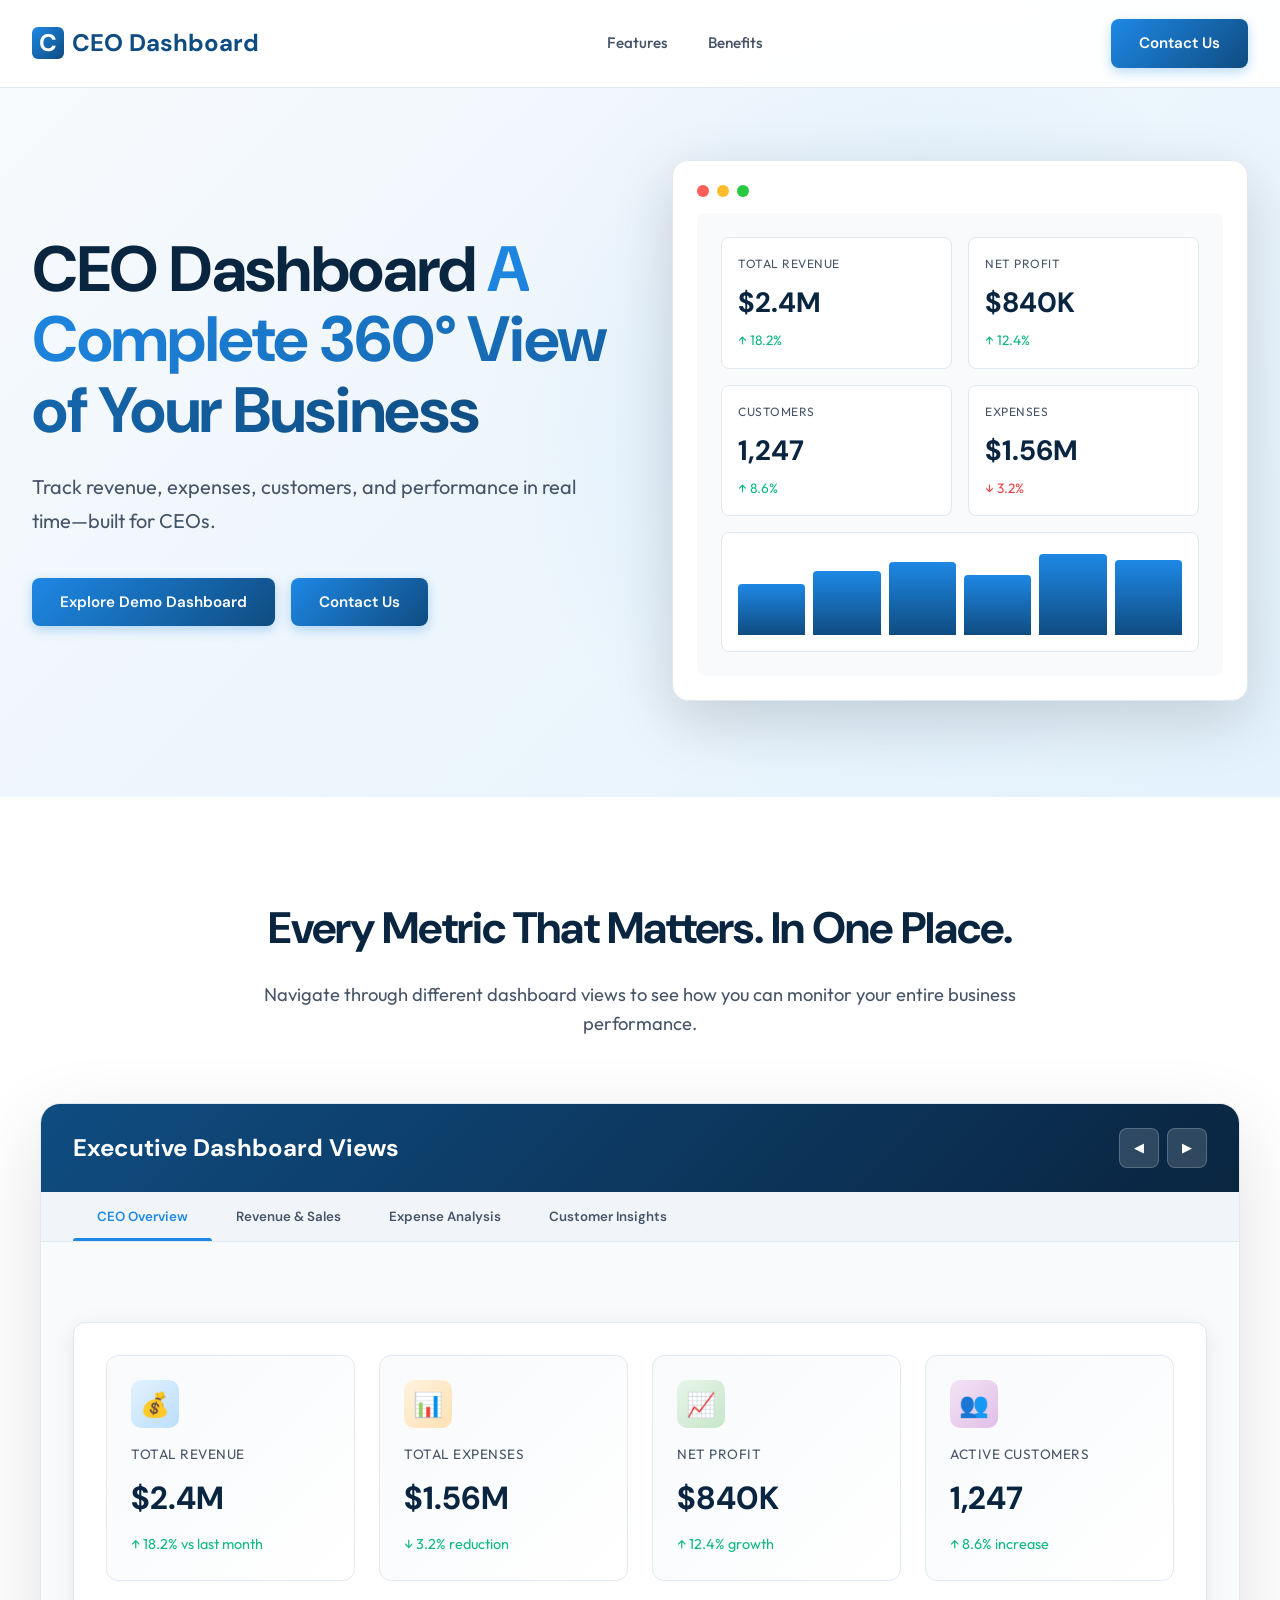
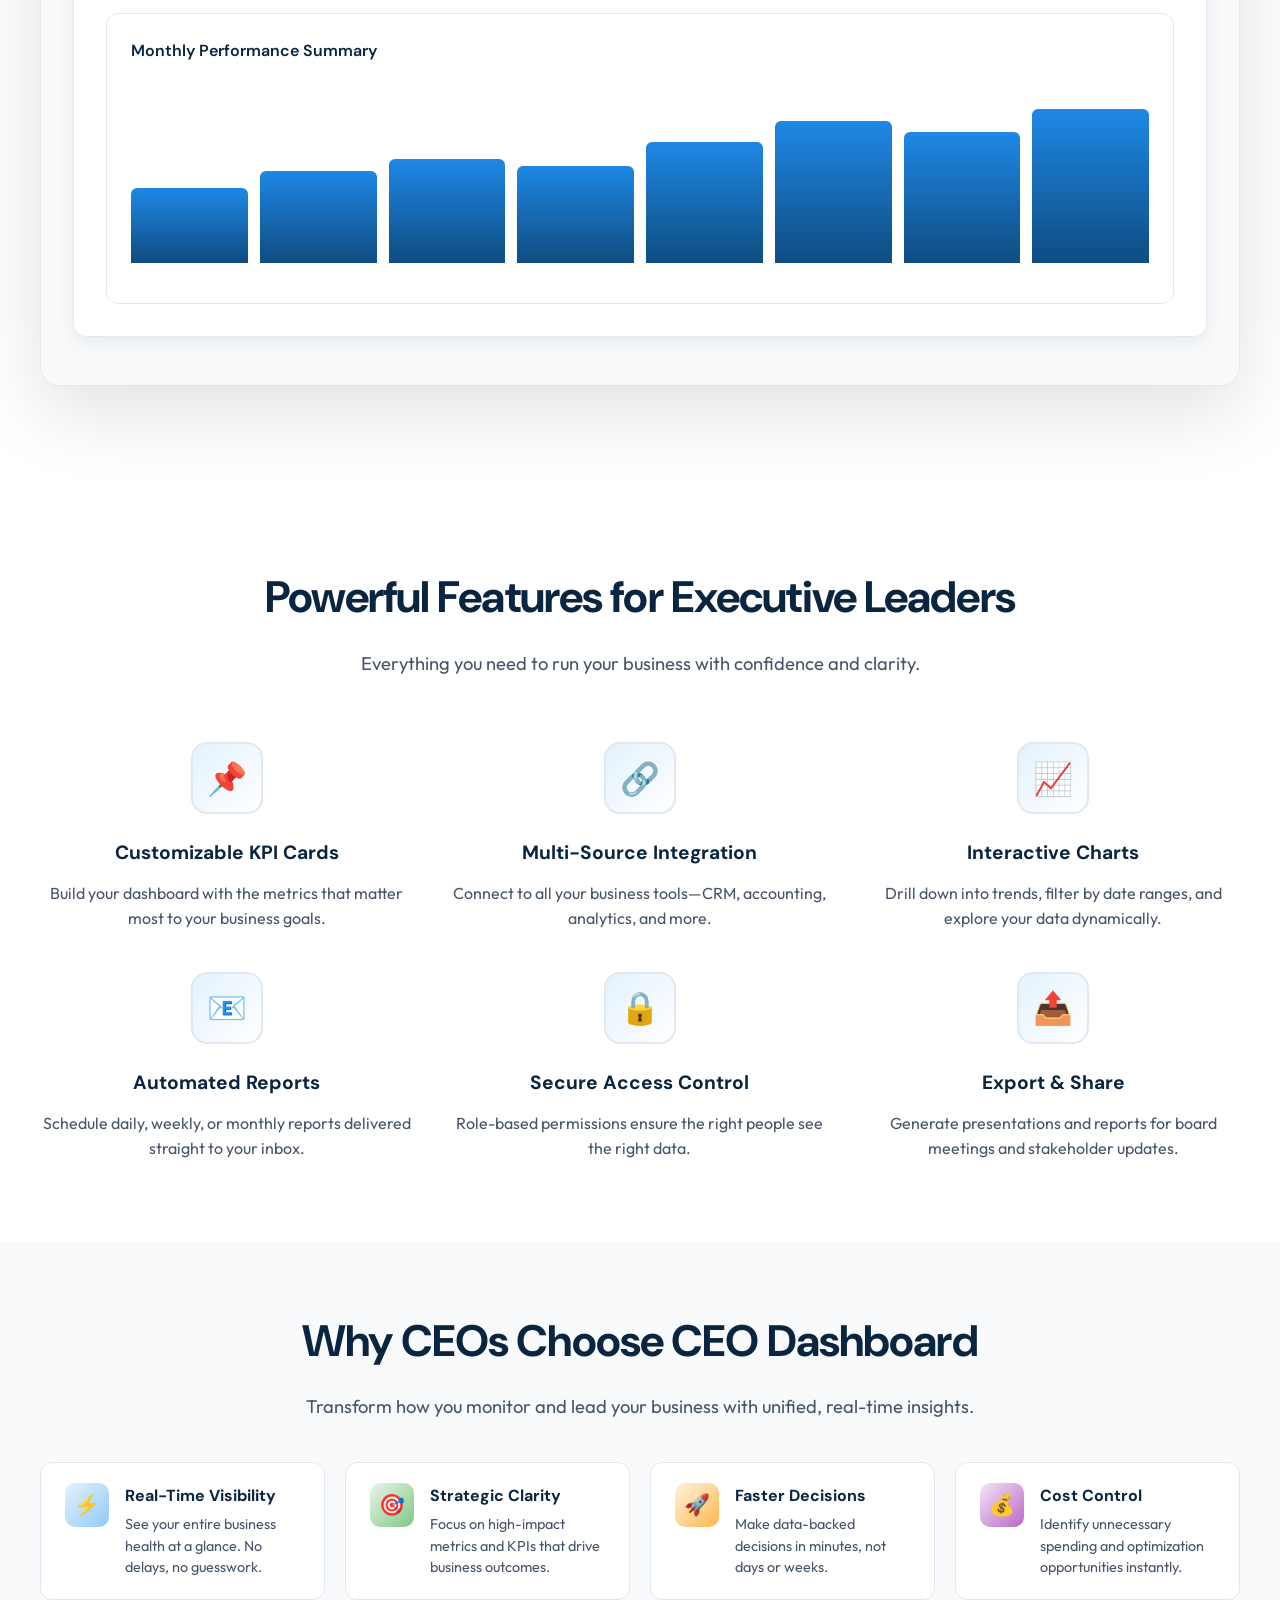
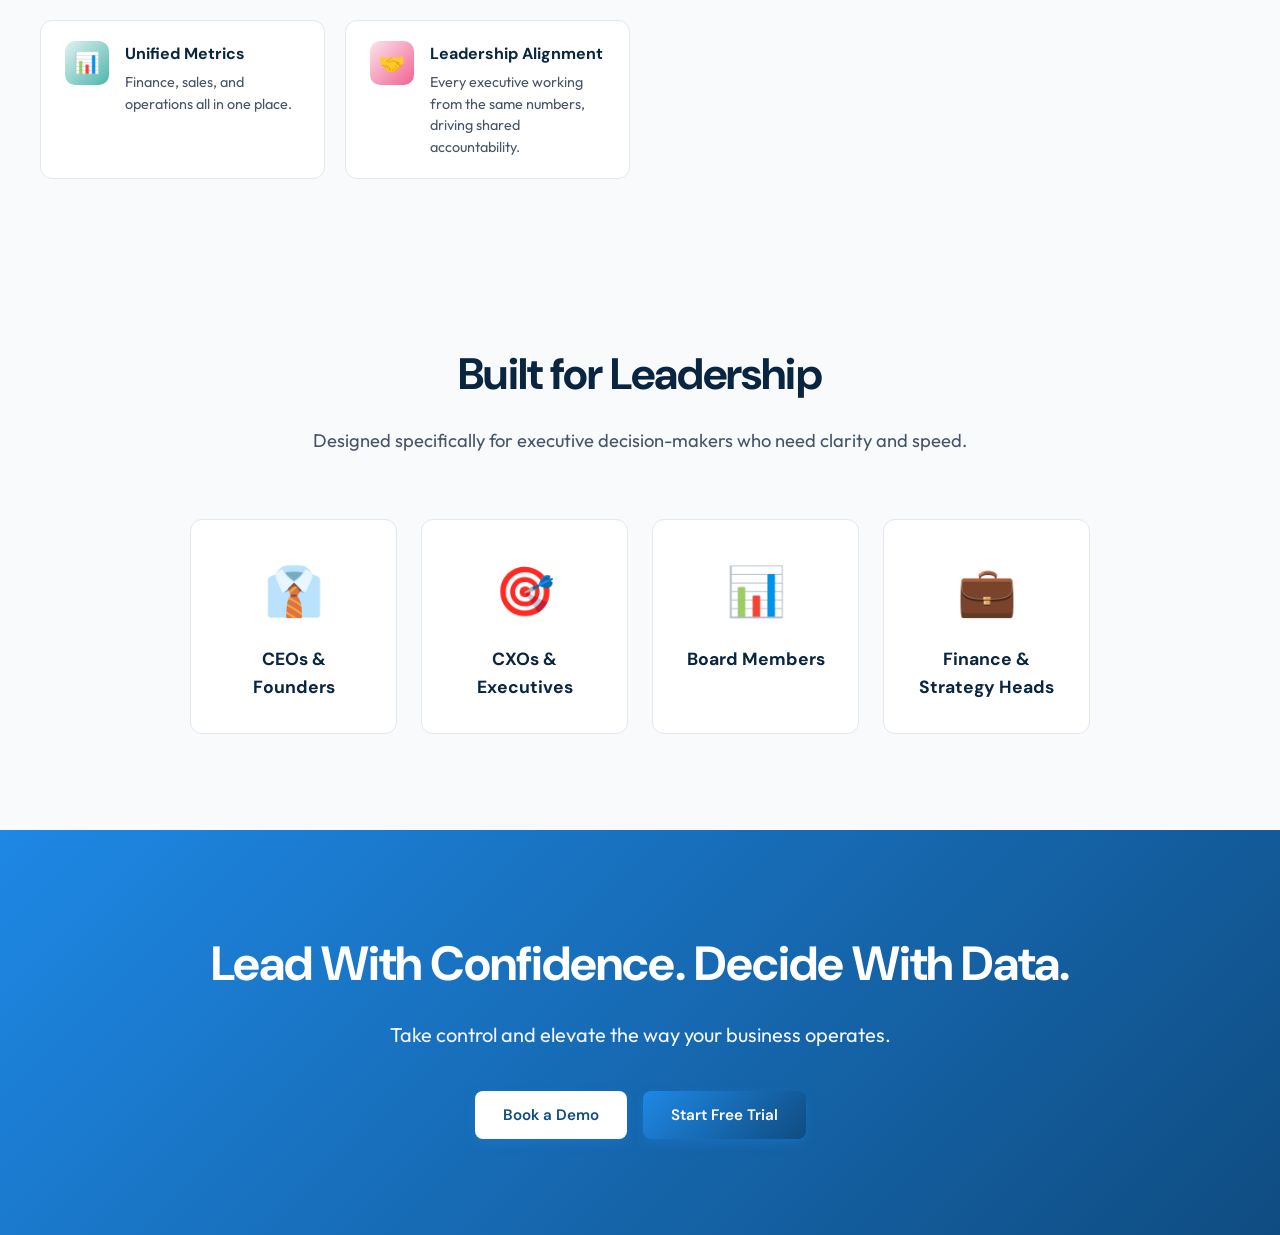
==== index.html @ 17103cd0 "changed slider and updated demo dashboard link" ====
<!DOCTYPE html>
<html lang="en">

<head>
    <meta charset="UTF-8">
    <meta name="viewport" content="width=device-width, initial-scale=1.0">
    <title>CEO Dashboard - A Complete 360° View of Your Business </title>
    <meta name="description"
        content="Track revenue, expenses, customers, and performance in real time—built for CEOs and leadership teams.">

    <!-- Fonts -->
    <link rel="preconnect" href="https://fonts.googleapis.com">
    <link rel="preconnect" href="https://fonts.gstatic.com" crossorigin>
    <link
        href="https://fonts.googleapis.com/css2?family=DM+Sans:wght@400;500;700&family=Outfit:wght@300;400;600;700&display=swap"
        rel="stylesheet">

    <style>
        :root {
            --primary-blue: #0F4C81;
            --accent-blue: #1E88E5;
            --light-blue: #E3F2FD;
            --dark-navy: #0A2540;
            --success-green: #10B981;
            --warning-orange: #F59E0B;
            --neutral-50: #F8FAFC;
            --neutral-100: #F1F5F9;
            --neutral-200: #E2E8F0;
            --neutral-300: #CBD5E1;
            --neutral-600: #475569;
            --neutral-800: #1E293B;
            --neutral-900: #0F172A;
        }

        * {
            margin: 0;
            padding: 0;
            box-sizing: border-box;
        }

        body {
            font-family: 'Outfit', -apple-system, BlinkMacSystemFont, sans-serif;
            color: var(--neutral-800);
            background: var(--neutral-50);
            line-height: 1.6;
            overflow-x: hidden;
        }

        /* Navigation */
        nav {
            position: fixed;
            top: 0;
            width: 100%;
            background: rgba(255, 255, 255, 0.95);
            backdrop-filter: blur(10px);
            border-bottom: 1px solid var(--neutral-200);
            z-index: 1000;
            animation: slideDown 0.6s ease;
        }

        @keyframes slideDown {
            from {
                transform: translateY(-100%);
                opacity: 0;
            }

            to {
                transform: translateY(0);
                opacity: 1;
            }
        }

        .nav-container {
            max-width: 1400px;
            margin: 0 auto;
            padding: 1.2rem 2rem;
            display: flex;
            justify-content: space-between;
            align-items: center;
        }

        .logo {
            font-family: 'DM Sans', sans-serif;
            font-size: 1.5rem;
            font-weight: 700;
            color: var(--primary-blue);
            display: flex;
            align-items: center;
            gap: 0.5rem;
        }

        .logo-icon {
            width: 32px;
            height: 32px;
            background: linear-gradient(135deg, var(--accent-blue), var(--primary-blue));
            border-radius: 6px;
            display: flex;
            align-items: center;
            justify-content: center;
            color: white;
            font-weight: 700;
        }

        .nav-links {
            display: flex;
            gap: 2.5rem;
            align-items: center;
        }

        .nav-links a {
            text-decoration: none;
            color: var(--neutral-600);
            font-weight: 500;
            transition: color 0.3s ease;
            font-size: 0.95rem;
        }

        .nav-links a:hover {
            color: var(--accent-blue);
        }

        .cta-buttons {
            display: flex;
            gap: 1rem;
        }

        /* Buttons */
        .btn {
            padding: 0.75rem 1.75rem;
            border-radius: 8px;
            font-weight: 600;
            font-size: 0.95rem;
            cursor: pointer;
            transition: all 0.3s ease;
            border: none;
            text-decoration: none;
            display: inline-block;
            font-family: 'DM Sans', sans-serif;
        }

        .btn-primary {
            background: linear-gradient(135deg, var(--accent-blue), var(--primary-blue));
            color: white;
            box-shadow: 0 4px 12px rgba(30, 136, 229, 0.3);
        }

        .btn-primary:hover {
            transform: translateY(-2px);
            box-shadow: 0 6px 20px rgba(30, 136, 229, 0.4);
        }

        .btn-secondary {
            background: linear-gradient(135deg, var(--accent-blue), var(--primary-blue));
            color: white;
            box-shadow: 0 4px 12px rgba(30, 136, 229, 0.3);
        }

        .btn-secondary:hover {
            transform: translateY(-2px);
            box-shadow: 0 6px 20px rgba(30, 136, 229, 0.4);
        }

        /* Hero Section */
        .hero {
            padding: 10rem 2rem 6rem;
            background: linear-gradient(135deg, #F8FAFC 0%, #E3F2FD 100%);
            position: relative;
            overflow: hidden;
        }

        .hero::before {
            content: '';
            position: absolute;
            top: 0;
            right: 0;
            width: 800px;
            height: 800px;
            background: radial-gradient(circle, rgba(30, 136, 229, 0.1) 0%, transparent 70%);
            border-radius: 50%;
            animation: pulse 8s ease-in-out infinite;
        }

        @keyframes pulse {

            0%,
            100% {
                transform: scale(1);
                opacity: 0.5;
            }

            50% {
                transform: scale(1.1);
                opacity: 0.3;
            }
        }

        .hero-container {
            max-width: 1400px;
            margin: 0 auto;
            display: grid;
            grid-template-columns: 1fr 1fr;
            gap: 4rem;
            align-items: center;
            position: relative;
            z-index: 1;
        }

        .hero-content {
            animation: fadeInLeft 0.8s ease;
        }

        @keyframes fadeInLeft {
            from {
                transform: translateX(-50px);
                opacity: 0;
            }

            to {
                transform: translateX(0);
                opacity: 1;
            }
        }

        .hero h1 {
            font-family: 'DM Sans', sans-serif;
            font-size: 4rem;
            font-weight: 700;
            color: var(--dark-navy);
            line-height: 1.1;
            margin-bottom: 1.5rem;
            letter-spacing: -0.02em;
        }

        .hero h1 .highlight {
            background: linear-gradient(135deg, var(--accent-blue), var(--primary-blue));
            -webkit-background-clip: text;
            -webkit-text-fill-color: transparent;
            background-clip: text;
        }

        .hero p {
            font-size: 1.25rem;
            color: var(--neutral-600);
            margin-bottom: 2.5rem;
            line-height: 1.7;
        }

        .hero-cta {
            display: flex;
            gap: 1rem;
        }

        .hero-cta-centered {
            display: flex;
            justify-content: center;
            gap: 1rem;
        }

        .hero-visual {
            animation: fadeInRight 0.8s ease 0.2s both;
            position: relative;
        }

        @keyframes fadeInRight {
            from {
                transform: translateX(50px);
                opacity: 0;
            }

            to {
                transform: translateX(0);
                opacity: 1;
            }
        }

        .dashboard-preview {
            background: white;
            border-radius: 16px;
            padding: 1.5rem;
            box-shadow: 0 20px 60px rgba(0, 0, 0, 0.15);
            border: 1px solid var(--neutral-200);
        }

        .dashboard-header {
            display: flex;
            gap: 0.5rem;
            margin-bottom: 1rem;
        }

        .dot {
            width: 12px;
            height: 12px;
            border-radius: 50%;
            background: var(--neutral-300);
        }

        .dot:nth-child(1) {
            background: #FF5F56;
        }

        .dot:nth-child(2) {
            background: #FFBD2E;
        }

        .dot:nth-child(3) {
            background: #27C93F;
        }

        .dashboard-content {
            background: var(--neutral-50);
            border-radius: 8px;
            padding: 1.5rem;
            min-height: 300px;
        }

        .kpi-grid {
            display: grid;
            grid-template-columns: repeat(2, 1fr);
            gap: 1rem;
            margin-bottom: 1rem;
        }

        .kpi-card {
            background: white;
            padding: 1rem;
            border-radius: 8px;
            border: 1px solid var(--neutral-200);
        }

        .kpi-label {
            font-size: 0.75rem;
            color: var(--neutral-600);
            text-transform: uppercase;
            letter-spacing: 0.5px;
            margin-bottom: 0.5rem;
        }

        .kpi-value {
            font-size: 1.75rem;
            font-weight: 700;
            color: var(--dark-navy);
            font-family: 'DM Sans', sans-serif;
        }

        .kpi-change {
            font-size: 0.85rem;
            margin-top: 0.25rem;
        }

        .kpi-change.positive {
            color: var(--success-green);
        }

        .kpi-change.negative {
            color: #EF4444;
        }

        .chart-placeholder {
            background: white;
            border-radius: 8px;
            padding: 1rem;
            border: 1px solid var(--neutral-200);
            height: 120px;
            display: flex;
            align-items: flex-end;
            gap: 0.5rem;
            justify-content: space-around;
        }

        .bar {
            background: linear-gradient(180deg, var(--accent-blue), var(--primary-blue));
            border-radius: 4px 4px 0 0;
            flex: 1;
            animation: growBar 1s ease-out;
        }

        @keyframes growBar {
            from {
                height: 0;
            }
        }

        /* Dashboard Showcase Section */
        .dashboard-showcase {
            padding: 6rem 2rem;
            background: white;
        }

        .section-header {
            text-align: center;
            max-width: 800px;
            margin: 0 auto 4rem;
        }

        .section-header h2 {
            font-family: 'DM Sans', sans-serif;
            font-size: 2.75rem;
            font-weight: 700;
            color: var(--dark-navy);
            margin-bottom: 1rem;
            letter-spacing: -0.02em;
        }

        .section-header p {
            font-size: 1.15rem;
            color: var(--neutral-600);
        }

        .showcase-container {
            max-width: 1200px;
            margin: 0 auto;
        }

        /* PPT-Style Slider */
        .slider-wrapper {
            background: white;
            border-radius: 20px;
            box-shadow: 0 25px 80px rgba(0, 0, 0, 0.12);
            overflow: hidden;
            border: 1px solid var(--neutral-200);
        }

        .slider-header {
            background: linear-gradient(135deg, var(--primary-blue), var(--dark-navy));
            padding: 1.5rem 2rem;
            display: flex;
            justify-content: space-between;
            align-items: center;
        }

        .slider-title {
            color: white;
            font-family: 'DM Sans', sans-serif;
            font-size: 1.5rem;
            font-weight: 700;
        }

        .slider-controls {
            display: flex;
            gap: 0.5rem;
        }

        .slider-control-btn {
            width: 40px;
            height: 40px;
            border-radius: 8px;
            background: rgba(255, 255, 255, 0.15);
            border: 1px solid rgba(255, 255, 255, 0.2);
            color: white;
            cursor: pointer;
            display: flex;
            align-items: center;
            justify-content: center;
            transition: all 0.3s ease;
        }

        .slider-control-btn:hover {
            background: rgba(255, 255, 255, 0.25);
        }

        .slider-tabs {
            display: flex;
            background: var(--neutral-100);
            border-bottom: 1px solid var(--neutral-200);
            overflow-x: auto;
            padding: 0 2rem;
        }

        .slider-tab {
            padding: 1rem 1.5rem;
            background: none;
            border: none;
            color: var(--neutral-600);
            font-weight: 600;
            cursor: pointer;
            position: relative;
            white-space: nowrap;
            transition: color 0.3s ease;
            font-family: 'DM Sans', sans-serif;
        }

        .slider-tab:hover {
            color: var(--accent-blue);
        }

        .slider-tab.active {
            color: var(--accent-blue);
        }

        .slider-tab.active::after {
            content: '';
            position: absolute;
            bottom: 0;
            left: 0;
            right: 0;
            height: 3px;
            background: var(--accent-blue);
            border-radius: 3px 3px 0 0;
        }

        .slider-content {
            position: relative;
            overflow: hidden;
            background: var(--neutral-50);
        }

        .slide {
            display: none;
            padding: 3rem 2rem;
            animation: fadeIn 0.5s ease;
        }

        .slide.active {
            display: block;
        }

        @keyframes fadeIn {
            from {
                opacity: 0;
                transform: translateY(20px);
            }

            to {
                opacity: 1;
                transform: translateY(0);
            }
        }

        .slide-caption {
            text-align: center;
            margin-bottom: 2rem;
        }

        .slide-caption h3 {
            font-family: 'DM Sans', sans-serif;
            font-size: 1.75rem;
            color: var(--dark-navy);
            margin-bottom: 0.5rem;
        }

        .slide-caption p {
            color: var(--neutral-600);
            font-size: 1.05rem;
        }

        .slide-dashboard {
            background: white;
            border-radius: 12px;
            padding: 2rem;
            box-shadow: 0 4px 20px rgba(0, 0, 0, 0.08);
            border: 1px solid var(--neutral-200);
        }

        .metrics-grid {
            display: grid;
            grid-template-columns: repeat(auto-fit, minmax(200px, 1fr));
            gap: 1.5rem;
            margin-bottom: 2rem;
        }

        .metric-card {
            background: linear-gradient(135deg, var(--neutral-50), white);
            padding: 1.5rem;
            border-radius: 12px;
            border: 1px solid var(--neutral-200);
            transition: transform 0.3s ease, box-shadow 0.3s ease;
        }

        .metric-card:hover {
            transform: translateY(-4px);
            box-shadow: 0 8px 24px rgba(0, 0, 0, 0.1);
        }

        .metric-header {
            display: flex;
            justify-content: space-between;
            align-items: center;
            margin-bottom: 1rem;
        }

        .metric-icon {
            width: 48px;
            height: 48px;
            border-radius: 10px;
            display: flex;
            align-items: center;
            justify-content: center;
            font-size: 1.5rem;
        }

        .metric-icon.blue {
            background: linear-gradient(135deg, #E3F2FD, #BBDEFB);
        }

        .metric-icon.green {
            background: linear-gradient(135deg, #E8F5E9, #C8E6C9);
        }

        .metric-icon.orange {
            background: linear-gradient(135deg, #FFF3E0, #FFE0B2);
        }

        .metric-icon.purple {
            background: linear-gradient(135deg, #F3E5F5, #E1BEE7);
        }

        .metric-title {
            font-size: 0.85rem;
            color: var(--neutral-600);
            text-transform: uppercase;
            letter-spacing: 0.5px;
            margin-bottom: 0.5rem;
        }

        .metric-value {
            font-size: 2rem;
            font-weight: 700;
            color: var(--dark-navy);
            font-family: 'DM Sans', sans-serif;
            margin-bottom: 0.5rem;
        }

        .metric-trend {
            font-size: 0.9rem;
            display: flex;
            align-items: center;
            gap: 0.25rem;
        }

        .trend-positive {
            color: var(--success-green);
        }

        .trend-negative {
            color: #EF4444;
        }

        .chart-container {
            background: white;
            border-radius: 12px;
            padding: 1.5rem;
            border: 1px solid var(--neutral-200);
        }

        .chart-title {
            font-weight: 600;
            color: var(--dark-navy);
            margin-bottom: 1rem;
            font-family: 'DM Sans', sans-serif;
        }

        .mini-chart {
            height: 200px;
            display: flex;
            align-items: flex-end;
            gap: 0.75rem;
            padding: 1rem 0;
        }

        .mini-bar {
            flex: 1;
            background: linear-gradient(180deg, var(--accent-blue), var(--primary-blue));
            border-radius: 6px 6px 0 0;
            position: relative;
            animation: growBar 0.8s ease-out;
        }

        .insight-cards {
            display: grid;
            grid-template-columns: repeat(auto-fit, minmax(250px, 1fr));
            gap: 1rem;
        }

        .insight-card {
            background: linear-gradient(135deg, #FFF9E6, white);
            padding: 1.25rem;
            border-radius: 10px;
            border-left: 4px solid var(--warning-orange);
        }

        .insight-title {
            font-weight: 600;
            color: var(--dark-navy);
            margin-bottom: 0.5rem;
            font-size: 0.95rem;
        }

        .insight-text {
            font-size: 0.9rem;
            color: var(--neutral-600);
        }

        /* Features Section */
        .features {
            padding: 5rem 2rem;
            background: white;
        }

        .features-grid {
            max-width: 1200px;
            margin: 0 auto;
            display: grid;
            grid-template-columns: repeat(auto-fit, minmax(280px, 1fr));
            gap: 2.5rem;
        }

        .feature-item {
            text-align: center;
        }

        .feature-icon {
            width: 72px;
            height: 72px;
            margin: 0 auto 1.5rem;
            background: linear-gradient(135deg, var(--light-blue), white);
            border-radius: 16px;
            display: flex;
            align-items: center;
            justify-content: center;
            font-size: 2rem;
            border: 2px solid var(--neutral-200);
        }

        .feature-item h3 {
            font-family: 'DM Sans', sans-serif;
            font-size: 1.2rem;
            color: var(--dark-navy);
            margin-bottom: 0.75rem;
        }

        .feature-item p {
            color: var(--neutral-600);
        }

        /* Benefits Section — compact */
        .benefits {
            padding: 4rem 2rem;
            background: var(--neutral-50);
        }

        .benefits .section-header {
            margin-bottom: 2.5rem;
        }

        .benefits-grid {
            max-width: 1200px;
            margin: 0 auto;
            display: grid;
            grid-template-columns: repeat(auto-fit, minmax(240px, 1fr));
            gap: 1.25rem;
        }

        .benefit-card {
            background: white;
            padding: 1.25rem 1.5rem;
            border-radius: 12px;
            border: 1px solid var(--neutral-200);
            transition: all 0.3s ease;
            display: flex;
            align-items: flex-start;
            gap: 1rem;
        }

        .benefit-card:hover {
            transform: translateY(-4px);
            box-shadow: 0 8px 24px rgba(0, 0, 0, 0.08);
        }

        .benefit-icon {
            width: 44px;
            height: 44px;
            min-width: 44px;
            border-radius: 10px;
            display: flex;
            align-items: center;
            justify-content: center;
            font-size: 1.3rem;
        }

        .benefit-card:nth-child(1) .benefit-icon {
            background: linear-gradient(135deg, #E3F2FD, #90CAF9);
        }

        .benefit-card:nth-child(2) .benefit-icon {
            background: linear-gradient(135deg, #E8F5E9, #81C784);
        }

        .benefit-card:nth-child(3) .benefit-icon {
            background: linear-gradient(135deg, #FFF3E0, #FFB74D);
        }

        .benefit-card:nth-child(4) .benefit-icon {
            background: linear-gradient(135deg, #F3E5F5, #BA68C8);
        }

        .benefit-card:nth-child(5) .benefit-icon {
            background: linear-gradient(135deg, #E0F2F1, #4DB6AC);
        }

        .benefit-card:nth-child(6) .benefit-icon {
            background: linear-gradient(135deg, #FCE4EC, #F06292);
        }

        .benefit-text h3 {
            font-family: 'DM Sans', sans-serif;
            font-size: 1rem;
            color: var(--dark-navy);
            margin-bottom: 0.35rem;
        }

        .benefit-text p {
            color: var(--neutral-600);
            line-height: 1.5;
            font-size: 0.9rem;
        }

        /* Who Section */
        .who-section {
            padding: 6rem 2rem;
            background: var(--neutral-50);
        }

        .who-grid {
            max-width: 900px;
            margin: 0 auto;
            display: grid;
            grid-template-columns: repeat(auto-fit, minmax(200px, 1fr));
            gap: 1.5rem;
        }

        .who-card {
            background: white;
            padding: 2rem;
            border-radius: 12px;
            border: 1px solid var(--neutral-200);
            text-align: center;
            transition: all 0.3s ease;
        }

        .who-card:hover {
            transform: translateY(-4px);
            box-shadow: 0 8px 24px rgba(0, 0, 0, 0.08);
            border-color: var(--accent-blue);
        }

        .who-card .icon {
            font-size: 3rem;
            margin-bottom: 1rem;
        }

        .who-card h3 {
            font-family: 'DM Sans', sans-serif;
            color: var(--dark-navy);
            font-size: 1.1rem;
        }

        /* Final CTA */
        .final-cta {
            padding: 6rem 2rem;
            background: linear-gradient(135deg, var(--accent-blue), var(--primary-blue));
            color: white;
            text-align: center;
        }

        .final-cta h2 {
            font-family: 'DM Sans', sans-serif;
            font-size: 3rem;
            margin-bottom: 1rem;
            letter-spacing: -0.02em;
        }

        .final-cta p {
            font-size: 1.25rem;
            margin-bottom: 2.5rem;
            opacity: 0.95;
        }

        .final-cta .btn-primary {
            background: white;
            color: var(--primary-blue);
        }

        .final-cta .btn-primary:hover {
            background: var(--neutral-100);
        }

        .final-cta .btn-secondary {
            border-color: rgba(255, 255, 255, 0.5);
            color: white;
        }

        .final-cta .btn-secondary:hover {
            background: rgba(255, 255, 255, 0.1);
            border-color: white;
        }

        /* Responsive */
        @media (max-width: 1024px) {
            .hero-container {
                grid-template-columns: 1fr;
                gap: 3rem;
            }

            .hero h1 {
                font-size: 3rem;
            }

            .nav-links {
                display: none;
            }
        }

        @media (max-width: 768px) {
            .hero {
                padding: 8rem 1.5rem 4rem;
            }

            .hero h1 {
                font-size: 2.5rem;
            }

            .hero p {
                font-size: 1.1rem;
            }

            .hero-cta {
                flex-direction: column;
            }

            .section-header h2 {
                font-size: 2rem;
            }

            .slider-tabs {
                padding: 0 1rem;
            }

            .slide {
                padding: 2rem 1rem;
            }

            .metrics-grid {
                grid-template-columns: 1fr;
            }

            .final-cta h2 {
                font-size: 2rem;
            }

            .benefit-card {
                flex-direction: column;
            }
        }
    </style>
</head>

<body>
    <!-- Navigation -->
    <nav>
        <div class="nav-container">
            <div class="logo">
                <div class="logo-icon">C</div>
                CEO Dashboard
            </div>
            <div class="nav-links">
                <a href="#features">Features</a>
                <a href="#benefits">Benefits</a>
            </div>
            <div class="cta-buttons">
                <a href="#demo" class="btn btn-primary">Contact Us</a>
            </div>
        </div>
    </nav>

    <!-- Hero Section -->
    <section class="hero">
        <div class="hero-container">
            <div class="hero-content">
                <h1>CEO Dashboard <span class="highlight"> A Complete 360° View of Your Business </span></h1>
                <p>Track revenue, expenses, customers, and performance in real time—built for CEOs.</p>
                <div class="hero-cta">
                    <a href="https://analytics.zoho.com/open-view/2160283000014374123/d2b083a550e78b87b533e294779c9b32ce67dcded0c0ca4edfccd0ce435b556c"
                        class="btn btn-primary">Explore Demo Dashboard</a>
                    <a href="#showcase" class="btn btn-secondary">Contact Us</a>
                </div>
            </div>
            <div class="hero-visual">
                <div class="dashboard-preview">
                    <div class="dashboard-header">
                        <div class="dot"></div>
                        <div class="dot"></div>
                        <div class="dot"></div>
                    </div>
                    <div class="dashboard-content">
                        <div class="kpi-grid">
                            <div class="kpi-card">
                                <div class="kpi-label">Total Revenue</div>
                                <div class="kpi-value">$2.4M</div>
                                <div class="kpi-change positive">↑ 18.2%</div>
                            </div>
                            <div class="kpi-card">
                                <div class="kpi-label">Net Profit</div>
                                <div class="kpi-value">$840K</div>
                                <div class="kpi-change positive">↑ 12.4%</div>
                            </div>
                            <div class="kpi-card">
                                <div class="kpi-label">Customers</div>
                                <div class="kpi-value">1,247</div>
                                <div class="kpi-change positive">↑ 8.6%</div>
                            </div>
                            <div class="kpi-card">
                                <div class="kpi-label">Expenses</div>
                                <div class="kpi-value">$1.56M</div>
                                <div class="kpi-change negative">↓ 3.2%</div>
                            </div>
                        </div>
                        <div class="chart-placeholder">
                            <div class="bar" style="height: 60%;"></div>
                            <div class="bar" style="height: 75%;"></div>
                            <div class="bar" style="height: 85%;"></div>
                            <div class="bar" style="height: 70%;"></div>
                            <div class="bar" style="height: 95%;"></div>
                            <div class="bar" style="height: 88%;"></div>
                        </div>
                    </div>
                </div>
            </div>
        </div>
    </section>

    <!-- Dashboard Showcase with PPT-Style Slider -->
    <section id="showcase" class="dashboard-showcase">
        <div class="section-header">
            <h2>Every Metric That Matters. In One Place.</h2>
            <p>Navigate through different dashboard views to see how you can monitor your entire business performance.
            </p>
        </div>

        <div class="showcase-container">
            <div class="slider-wrapper">
                <div class="slider-header">
                    <div class="slider-title">Executive Dashboard Views</div>
                    <div class="slider-controls">
                        <button class="slider-control-btn" onclick="previousSlide()">◀</button>
                        <button class="slider-control-btn" onclick="nextSlide()">▶</button>
                    </div>
                </div>

                <div class="slider-tabs">
                    <button class="slider-tab active" onclick="showSlide(0)">CEO Overview</button>
                    <button class="slider-tab" onclick="showSlide(1)">Revenue & Sales</button>
                    <button class="slider-tab" onclick="showSlide(2)">Expense Analysis</button>
                    <button class="slider-tab" onclick="showSlide(3)">Customer Insights</button>
                </div>

                <div class="slider-content">
                    <!-- Slide 1: CEO Overview -->
                    <div class="slide active">
                        <div class="slide-caption">
                            <!-- <h3>CEO Overview Dashboard</h3>
                            <p>Get instant visibility into your company's key performance indicators and health metrics.
                            </p> -->
                        </div>
                        <div class="slide-dashboard">
                            <div class="metrics-grid">
                                <div class="metric-card">
                                    <div class="metric-header">
                                        <div class="metric-icon blue">💰</div>
                                    </div>
                                    <div class="metric-title">Total Revenue</div>
                                    <div class="metric-value">$2.4M</div>
                                    <div class="metric-trend trend-positive">↑ 18.2% vs last month</div>
                                </div>
                                <div class="metric-card">
                                    <div class="metric-header">
                                        <div class="metric-icon orange">📊</div>
                                    </div>
                                    <div class="metric-title">Total Expenses</div>
                                    <div class="metric-value">$1.56M</div>
                                    <div class="metric-trend trend-positive">↓ 3.2% reduction</div>
                                </div>
                                <div class="metric-card">
                                    <div class="metric-header">
                                        <div class="metric-icon green">📈</div>
                                    </div>
                                    <div class="metric-title">Net Profit</div>
                                    <div class="metric-value">$840K</div>
                                    <div class="metric-trend trend-positive">↑ 12.4% growth</div>
                                </div>
                                <div class="metric-card">
                                    <div class="metric-header">
                                        <div class="metric-icon purple">👥</div>
                                    </div>
                                    <div class="metric-title">Active Customers</div>
                                    <div class="metric-value">1,247</div>
                                    <div class="metric-trend trend-positive">↑ 8.6% increase</div>
                                </div>
                            </div>
                            <div class="chart-container">
                                <div class="chart-title">Monthly Performance Summary</div>
                                <div class="mini-chart">
                                    <div class="mini-bar" style="height: 45%;"></div>
                                    <div class="mini-bar" style="height: 55%;"></div>
                                    <div class="mini-bar" style="height: 62%;"></div>
                                    <div class="mini-bar" style="height: 58%;"></div>
                                    <div class="mini-bar" style="height: 72%;"></div>
                                    <div class="mini-bar" style="height: 85%;"></div>
                                    <div class="mini-bar" style="height: 78%;"></div>
                                    <div class="mini-bar" style="height: 92%;"></div>
                                </div>
                            </div>
                        </div>
                    </div>

                    <!-- Slide 2: Revenue & Sales -->
                    <div class="slide">
                        <div class="slide-caption">
                            <!-- <h3>Revenue & Sales Trends</h3>
                            <p>Monitor revenue growth, sales performance, and deal pipeline in real-time.</p> -->
                        </div>
                        <div class="slide-dashboard">
                            <div class="metrics-grid">
                                <div class="metric-card">
                                    <div class="metric-header">
                                        <div class="metric-icon blue">💵</div>
                                    </div>
                                    <div class="metric-title">MRR</div>
                                    <div class="metric-value">$420K</div>
                                    <div class="metric-trend trend-positive">↑ 15.3% growth</div>
                                </div>
                                <div class="metric-card">
                                    <div class="metric-header">
                                        <div class="metric-icon green">🎯</div>
                                    </div>
                                    <div class="metric-title">Closed Deals</div>
                                    <div class="metric-value">127</div>
                                    <div class="metric-trend trend-positive">↑ 22% vs target</div>
                                </div>
                                <div class="metric-card">
                                    <div class="metric-header">
                                        <div class="metric-icon purple">💎</div>
                                    </div>
                                    <div class="metric-title">Avg Deal Value</div>
                                    <div class="metric-value">$18.9K</div>
                                    <div class="metric-trend trend-positive">↑ 5.7% increase</div>
                                </div>
                            </div>
                            <div class="chart-container">
                                <div class="chart-title">Revenue Growth Trend</div>
                                <div class="mini-chart">
                                    <div class="mini-bar" style="height: 38%;"></div>
                                    <div class="mini-bar" style="height: 48%;"></div>
                                    <div class="mini-bar" style="height: 55%;"></div>
                                    <div class="mini-bar" style="height: 62%;"></div>
                                    <div class="mini-bar" style="height: 71%;"></div>
                                    <div class="mini-bar" style="height: 78%;"></div>
                                    <div class="mini-bar" style="height: 88%;"></div>
                                    <div class="mini-bar" style="height: 95%;"></div>
                                </div>
                            </div>
                        </div>
                    </div>

                    <!-- Slide 3: Expense Analysis -->
                    <div class="slide">
                        <div class="slide-caption">
                            <!-- <h3>Expense Analysis</h3>
                            <p>Track spending patterns and identify cost optimization opportunities across all
                                departments.</p> -->
                        </div>
                        <div class="slide-dashboard">
                            <div class="metrics-grid">
                                <div class="metric-card">
                                    <div class="metric-header">
                                        <div class="metric-icon orange">🏢</div>
                                    </div>
                                    <div class="metric-title">Operations</div>
                                    <div class="metric-value">$680K</div>
                                    <div class="metric-trend trend-positive">↓ 4.2% savings</div>
                                </div>
                                <div class="metric-card">
                                    <div class="metric-header">
                                        <div class="metric-icon blue">👔</div>
                                    </div>
                                    <div class="metric-title">Personnel</div>
                                    <div class="metric-value">$520K</div>
                                    <div class="metric-trend trend-positive">↓ 2.1% optimized</div>
                                </div>
                                <div class="metric-card">
                                    <div class="metric-header">
                                        <div class="metric-icon purple">📱</div>
                                    </div>
                                    <div class="metric-title">Marketing</div>
                                    <div class="metric-value">$280K</div>
                                    <div class="metric-trend trend-negative">↑ 8.5% invested</div>
                                </div>
                            </div>
                            <div class="chart-container">
                                <div class="chart-title">Expense Trend Over Time</div>
                                <div class="mini-chart">
                                    <div class="mini-bar" style="height: 82%;"></div>
                                    <div class="mini-bar" style="height: 78%;"></div>
                                    <div class="mini-bar" style="height: 75%;"></div>
                                    <div class="mini-bar" style="height: 72%;"></div>
                                    <div class="mini-bar" style="height: 68%;"></div>
                                    <div class="mini-bar" style="height: 65%;"></div>
                                    <div class="mini-bar" style="height: 62%;"></div>
                                    <div class="mini-bar" style="height: 58%;"></div>
                                </div>
                            </div>
                        </div>
                    </div>

                    <!-- Slide 4: Customer Insights -->
                    <div class="slide">
                        <div class="slide-caption">
                            <!-- <h3>Customer Insights</h3>
                            <p>Understand customer growth, retention, and lifetime value to drive strategic decisions.
                            </p> -->
                        </div>
                        <div class="slide-dashboard">
                            <div class="metrics-grid">
                                <div class="metric-card">
                                    <div class="metric-header">
                                        <div class="metric-icon green">👥</div>
                                    </div>
                                    <div class="metric-title">Total Customers</div>
                                    <div class="metric-value">1,247</div>
                                    <div class="metric-trend trend-positive">↑ 8.6% growth</div>
                                </div>
                                <div class="metric-card">
                                    <div class="metric-header">
                                        <div class="metric-icon blue">🔄</div>
                                    </div>
                                    <div class="metric-title">Retention Rate</div>
                                    <div class="metric-value">94.2%</div>
                                    <div class="metric-trend trend-positive">↑ 2.1% improved</div>
                                </div>
                                <div class="metric-card">
                                    <div class="metric-header">
                                        <div class="metric-icon purple">⭐</div>
                                    </div>
                                    <div class="metric-title">Customer LTV</div>
                                    <div class="metric-value">$45.2K</div>
                                    <div class="metric-trend trend-positive">↑ 11.8% increase</div>
                                </div>
                            </div>
                            <div class="chart-container">
                                <div class="chart-title">Customer Growth Trajectory</div>
                                <div class="mini-chart">
                                    <div class="mini-bar" style="height: 42%;"></div>
                                    <div class="mini-bar" style="height: 48%;"></div>
                                    <div class="mini-bar" style="height: 55%;"></div>
                                    <div class="mini-bar" style="height: 61%;"></div>
                                    <div class="mini-bar" style="height: 68%;"></div>
                                    <div class="mini-bar" style="height: 75%;"></div>
                                    <div class="mini-bar" style="height: 84%;"></div>
                                    <div class="mini-bar" style="height: 92%;"></div>
                                </div>
                            </div>
                        </div>
                    </div>

                    <!-- Slide 5: Executive Insights -->
                    <div class="slide">
                        <div class="slide-caption">
                            <!-- <h3>Executive Insights & Alerts</h3>
                            <p>AI-powered insights highlight risks, opportunities, and performance alerts for leadership
                                action.</p> -->
                        </div>
                        <div class="slide-dashboard">
                            <div class="insight-cards">
                                <div class="insight-card">
                                    <div class="insight-title">🎯 Opportunity Alert</div>
                                    <div class="insight-text">Q4 pipeline shows 32% increase. Consider expanding sales
                                        team to capture growth.</div>
                                </div>
                                <div class="insight-card">
                                    <div class="insight-title">⚠️ Risk Detection</div>
                                    <div class="insight-text">Customer churn increased 2.4% in Enterprise segment.
                                        Immediate retention strategy needed.</div>
                                </div>
                                <div class="insight-card">
                                    <div class="insight-title">💡 Cost Optimization</div>
                                    <div class="insight-text">Cloud infrastructure costs down 18% after optimization.
                                        Projected $84K annual savings.</div>
                                </div>
                                <div class="insight-card">
                                    <div class="insight-title">📈 Performance Highlight</div>
                                    <div class="insight-text">Product team velocity up 27%. New features driving 15%
                                        increase in user engagement.</div>
                                </div>
                                <div class="insight-card">
                                    <div class="insight-title">🔔 Strategic Signal</div>
                                    <div class="insight-text">Market expansion opportunity: 3 competitors exited
                                        Southeast region. Strong entry timing.</div>
                                </div>
                                <div class="insight-card">
                                    <div class="insight-title">⚡ Action Required</div>
                                    <div class="insight-text">Cash runway: 18 months. Recommend initiating Series B
                                        planning within next quarter.</div>
                                </div>
                            </div>
                        </div>
                    </div>
                </div>
            </div>
        </div>
    </section>

    <!-- Features Section (moved before Benefits) -->
    <section id="features" class="features">
        <div class="section-header">
            <h2>Powerful Features for Executive Leaders</h2>
            <p>Everything you need to run your business with confidence and clarity.</p>
        </div>
        <div class="features-grid">
            <div class="feature-item">
                <div class="feature-icon">📌</div>
                <h3>Customizable KPI Cards</h3>
                <p>Build your dashboard with the metrics that matter most to your business goals.</p>
            </div>
            <div class="feature-item">
                <div class="feature-icon">🔗</div>
                <h3>Multi-Source Integration</h3>
                <p>Connect to all your business tools—CRM, accounting, analytics, and more.</p>
            </div>
            <div class="feature-item">
                <div class="feature-icon">📈</div>
                <h3>Interactive Charts</h3>
                <p>Drill down into trends, filter by date ranges, and explore your data dynamically.</p>
            </div>
            <div class="feature-item">
                <div class="feature-icon">📧</div>
                <h3>Automated Reports</h3>
                <p>Schedule daily, weekly, or monthly reports delivered straight to your inbox.</p>
            </div>
            <div class="feature-item">
                <div class="feature-icon">🔒</div>
                <h3>Secure Access Control</h3>
                <p>Role-based permissions ensure the right people see the right data.</p>
            </div>
            <div class="feature-item">
                <div class="feature-icon">📤</div>
                <h3>Export & Share</h3>
                <p>Generate presentations and reports for board meetings and stakeholder updates.</p>
            </div>
        </div>
    </section>

    <!-- Benefits Section (moved after Features, compact) -->
    <section id="benefits" class="benefits">
        <div class="section-header">
            <h2>Why CEOs Choose CEO Dashboard</h2>
            <p>Transform how you monitor and lead your business with unified, real-time insights.</p>
        </div>
        <div class="benefits-grid">
            <div class="benefit-card">
                <div class="benefit-icon">⚡</div>
                <div class="benefit-text">
                    <h3>Real-Time Visibility</h3>
                    <p>See your entire business health at a glance. No delays, no guesswork.</p>
                </div>
            </div>
            <div class="benefit-card">
                <div class="benefit-icon">🎯</div>
                <div class="benefit-text">
                    <h3>Strategic Clarity</h3>
                    <p>Focus on high-impact metrics and KPIs that drive business outcomes.</p>
                </div>
            </div>
            <div class="benefit-card">
                <div class="benefit-icon">🚀</div>
                <div class="benefit-text">
                    <h3>Faster Decisions</h3>
                    <p>Make data-backed decisions in minutes, not days or weeks.</p>
                </div>
            </div>
            <div class="benefit-card">
                <div class="benefit-icon">💰</div>
                <div class="benefit-text">
                    <h3>Cost Control</h3>
                    <p>Identify unnecessary spending and optimization opportunities instantly.</p>
                </div>
            </div>
            <div class="benefit-card">
                <div class="benefit-icon">📊</div>
                <div class="benefit-text">
                    <h3>Unified Metrics</h3>
                    <p>Finance, sales, and operations all in one place.</p>
                </div>
            </div>
            <div class="benefit-card">
                <div class="benefit-icon">🤝</div>
                <div class="benefit-text">
                    <h3>Leadership Alignment</h3>
                    <p>Every executive working from the same numbers, driving shared accountability.</p>
                </div>
            </div>
        </div>
    </section>

    <!-- Who Is This For -->
    <section class="who-section">
        <div class="section-header">
            <h2>Built for Leadership</h2>
            <p>Designed specifically for executive decision-makers who need clarity and speed.</p>
        </div>
        <div class="who-grid">
            <div class="who-card">
                <div class="icon">👔</div>
                <h3>CEOs & Founders</h3>
            </div>
            <div class="who-card">
                <div class="icon">🎯</div>
                <h3>CXOs & Executives</h3>
            </div>
            <div class="who-card">
                <div class="icon">📊</div>
                <h3>Board Members</h3>
            </div>
            <div class="who-card">
                <div class="icon">💼</div>
                <h3>Finance & Strategy Heads</h3>
            </div>
        </div>
    </section>

    <!-- Final CTA -->
    <section id="demo" class="final-cta">
        <h2>Lead With Confidence. Decide With Data.</h2>
        <p>Take control and elevate the way your business operates.</p>
        <div class="hero-cta-centered">
            <a href="#" class="btn btn-primary">Book a Demo</a>
            <a href="#" class="btn btn-secondary">Start Free Trial</a>
        </div>
    </section>

    <script>
        let currentSlide = 0;
        const slides = document.querySelectorAll('.slide');
        const tabs = document.querySelectorAll('.slider-tab');

        function showSlide(index) {
            if (index >= slides.length) index = 0;
            if (index < 0) index = slides.length - 1;
            currentSlide = index;
            slides.forEach((slide, i) => {
                slide.classList.remove('active');
                if (i === index) slide.classList.add('active');
            });
            tabs.forEach((tab, i) => {
                tab.classList.remove('active');
                if (i === index) tab.classList.add('active');
            });
        }

        function nextSlide() { showSlide(currentSlide + 1); }
        function previousSlide() { showSlide(currentSlide - 1); }

        let autoSlideInterval = setInterval(nextSlide, 8000);

        function resetAutoSlide() {
            clearInterval(autoSlideInterval);
            autoSlideInterval = setInterval(nextSlide, 8000);
        }

        tabs.forEach((tab) => {
            tab.addEventListener('click', () => resetAutoSlide());
        });

        document.addEventListener('keydown', (e) => {
            if (e.key === 'ArrowLeft') { previousSlide(); resetAutoSlide(); }
            else if (e.key === 'ArrowRight') { nextSlide(); resetAutoSlide(); }
        });

        document.querySelectorAll('a[href^="#"]').forEach(anchor => {
            anchor.addEventListener('click', function (e) {
                e.preventDefault();
                const target = document.querySelector(this.getAttribute('href'));
                if (target) target.scrollIntoView({ behavior: 'smooth', block: 'start' });
            });
        });

        const observerOptions = { threshold: 0.1, rootMargin: '0px 0px -50px 0px' };
        const observer = new IntersectionObserver((entries) => {
            entries.forEach(entry => {
                if (entry.isIntersecting) {
                    entry.target.style.opacity = '1';
                    entry.target.style.transform = 'translateY(0)';
                }
            });
        }, observerOptions);

        document.querySelectorAll('.benefit-card').forEach((card, index) => {
            card.style.opacity = '0';
            card.style.transform = 'translateY(20px)';
            card.style.transition = `all 0.5s ease ${index * 0.08}s`;
            observer.observe(card);
        });
    </script>
</body>

</html>
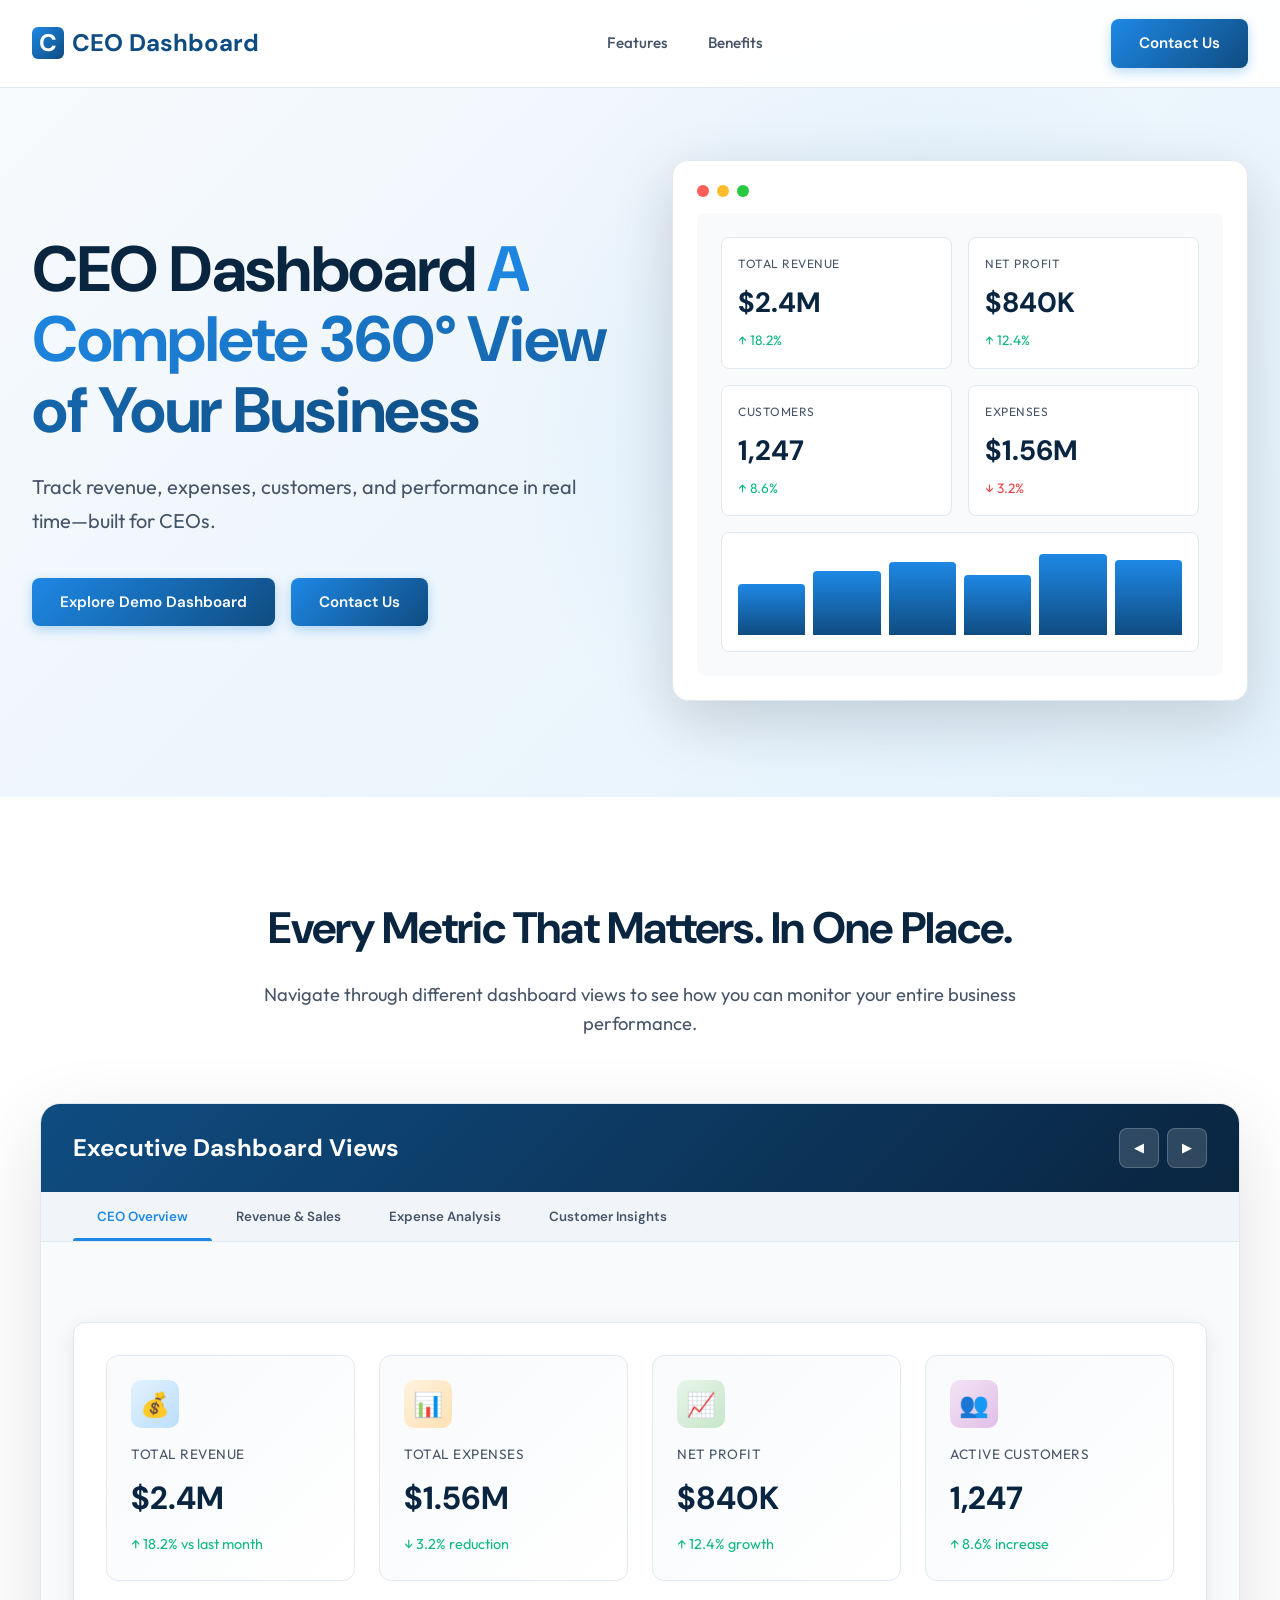
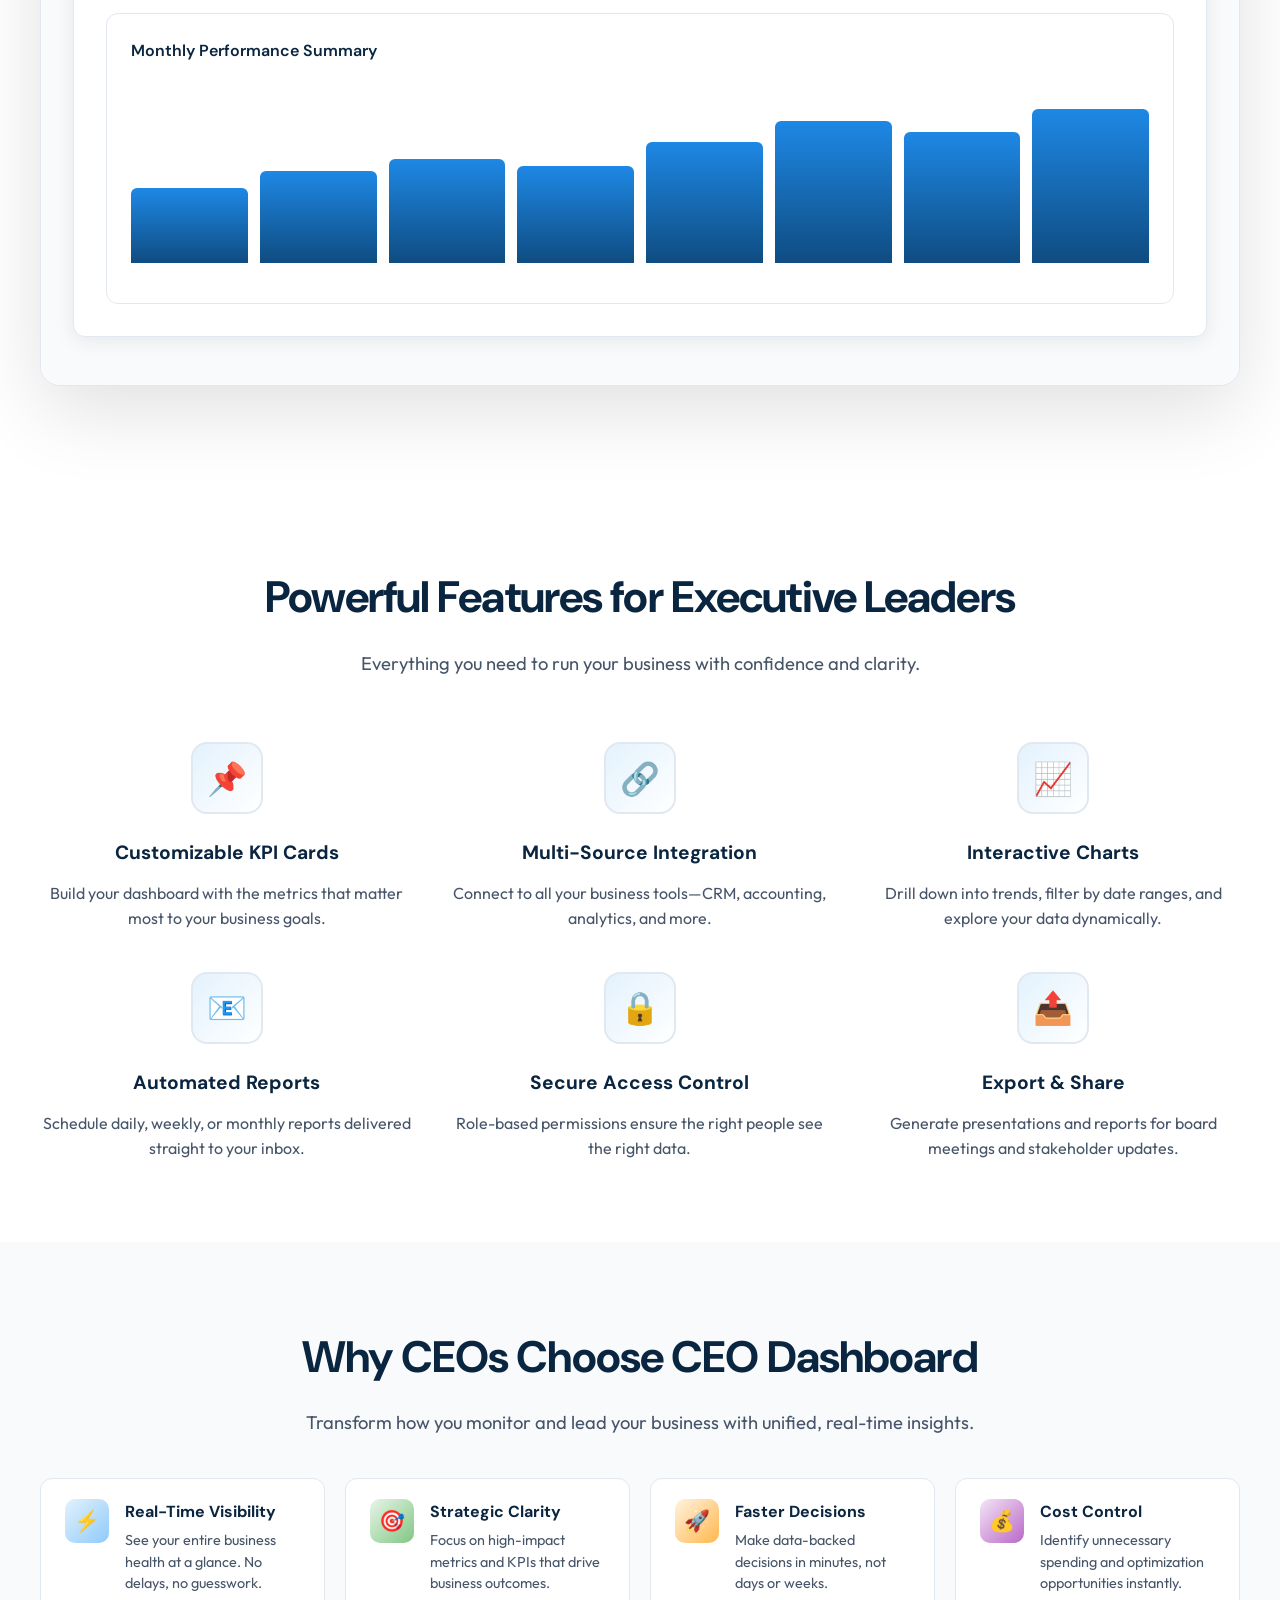
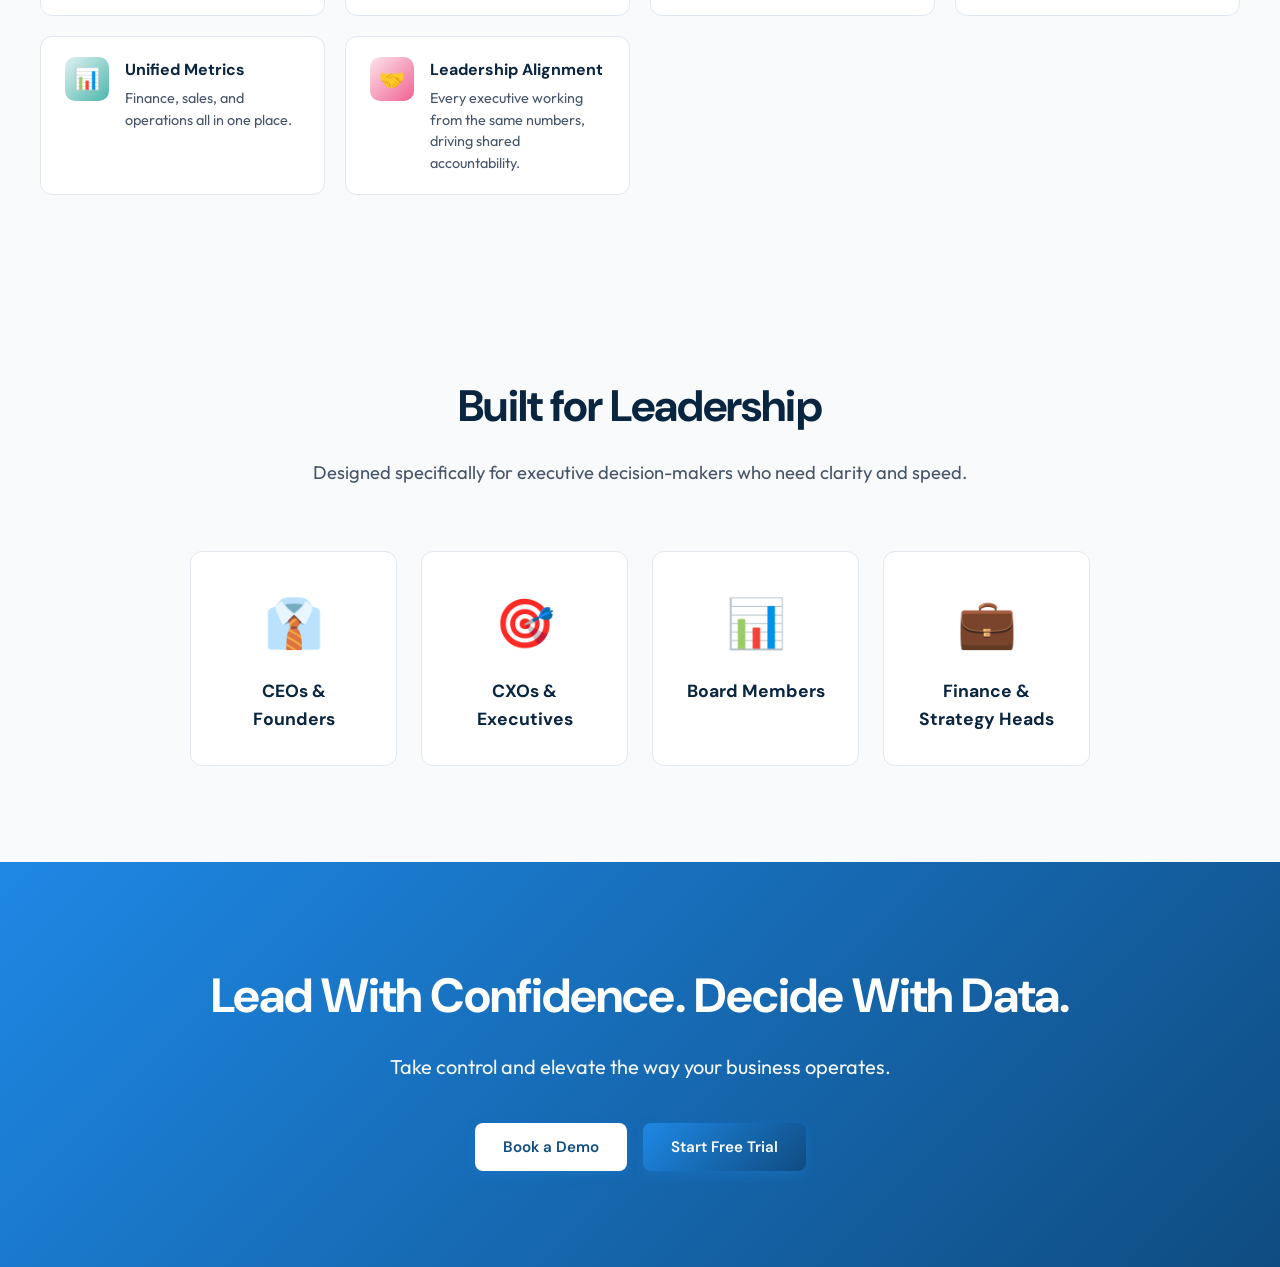
==== commit 2649c0eb: "made css changes" ====
--- a/index.html
+++ b/index.html
@@ -734,7 +734,7 @@
 
         /* Benefits Section — compact */
         .benefits {
-            padding: 4rem 2rem;
+            padding: 5rem 2rem;
             background: var(--neutral-50);
         }
 
@@ -980,7 +980,7 @@
                 <p>Track revenue, expenses, customers, and performance in real time—built for CEOs.</p>
                 <div class="hero-cta">
                     <a href="https://analytics.zoho.com/open-view/2160283000014374123/d2b083a550e78b87b533e294779c9b32ce67dcded0c0ca4edfccd0ce435b556c"
-                        class="btn btn-primary">Explore Demo Dashboard</a>
+                        target="_blank" class="btn btn-primary">Explore Demo Dashboard</a>
                     <a href="#showcase" class="btn btn-secondary">Contact Us</a>
                 </div>
             </div>
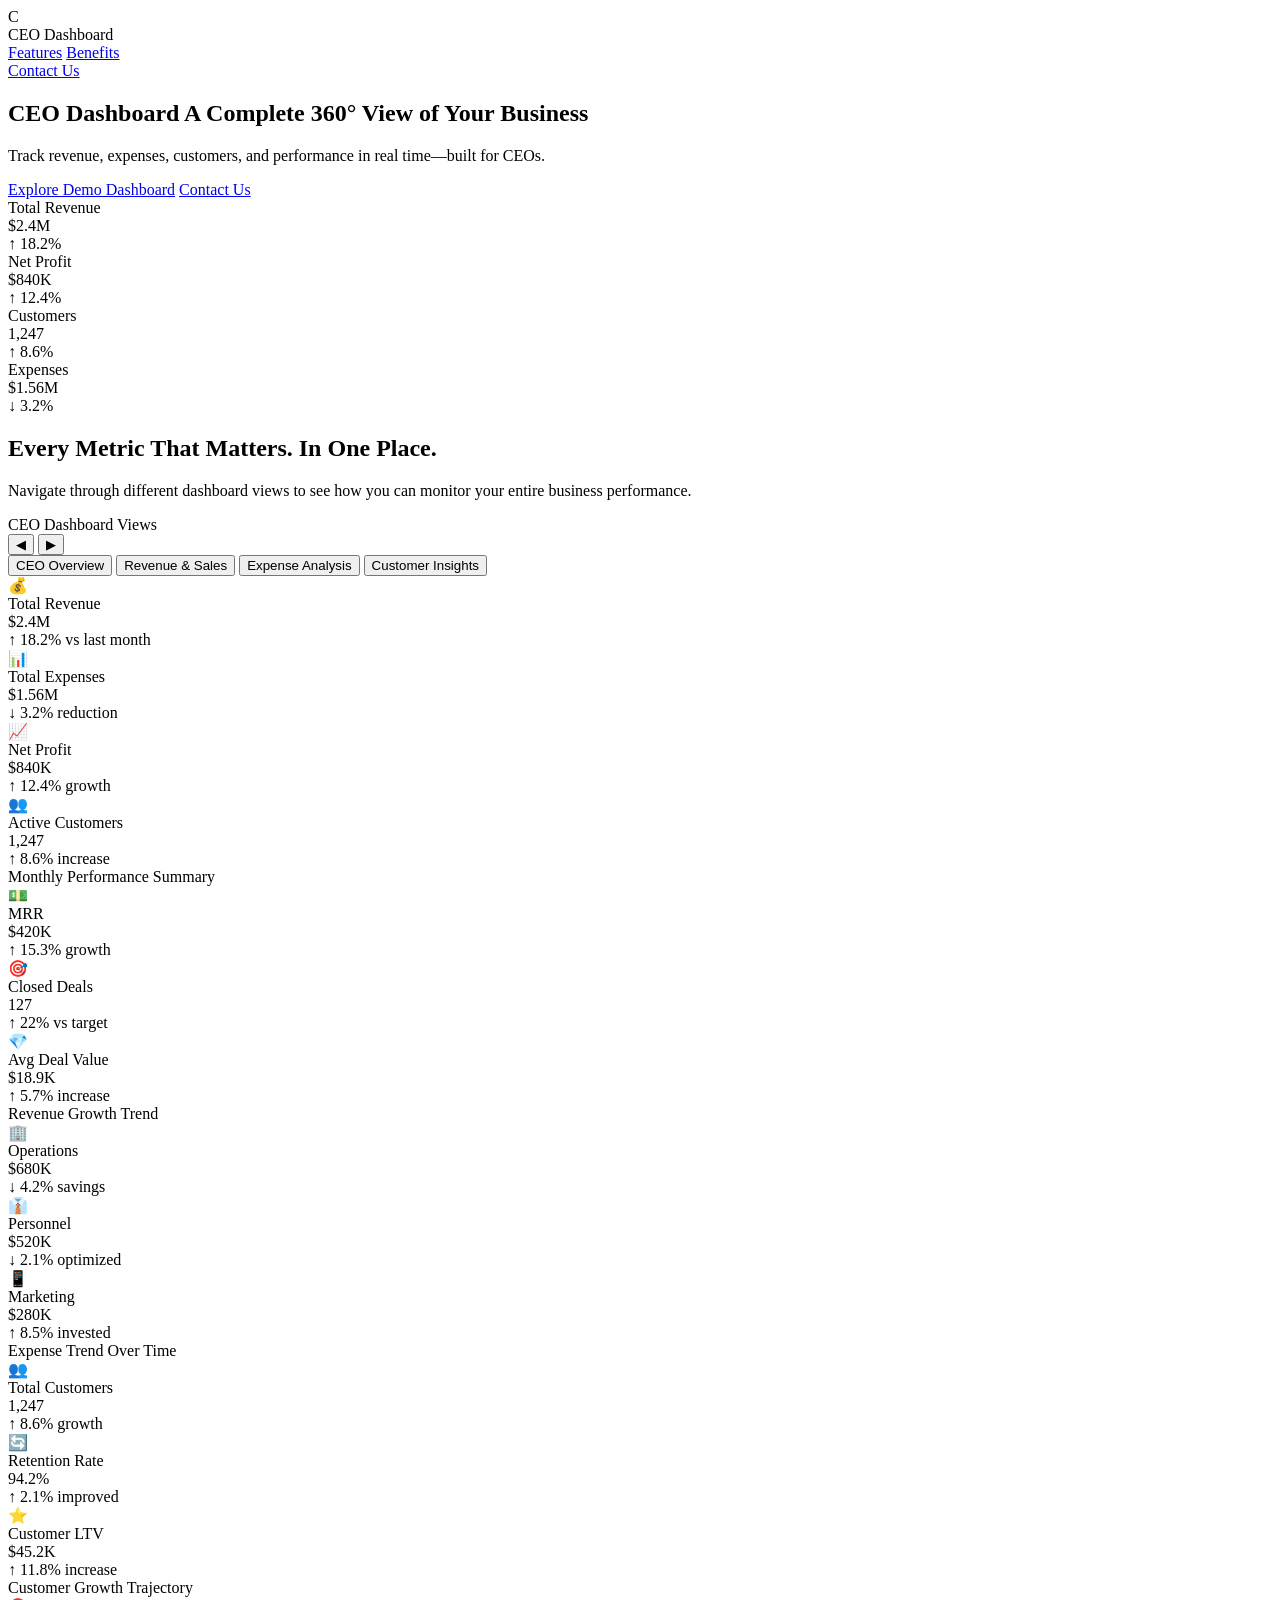
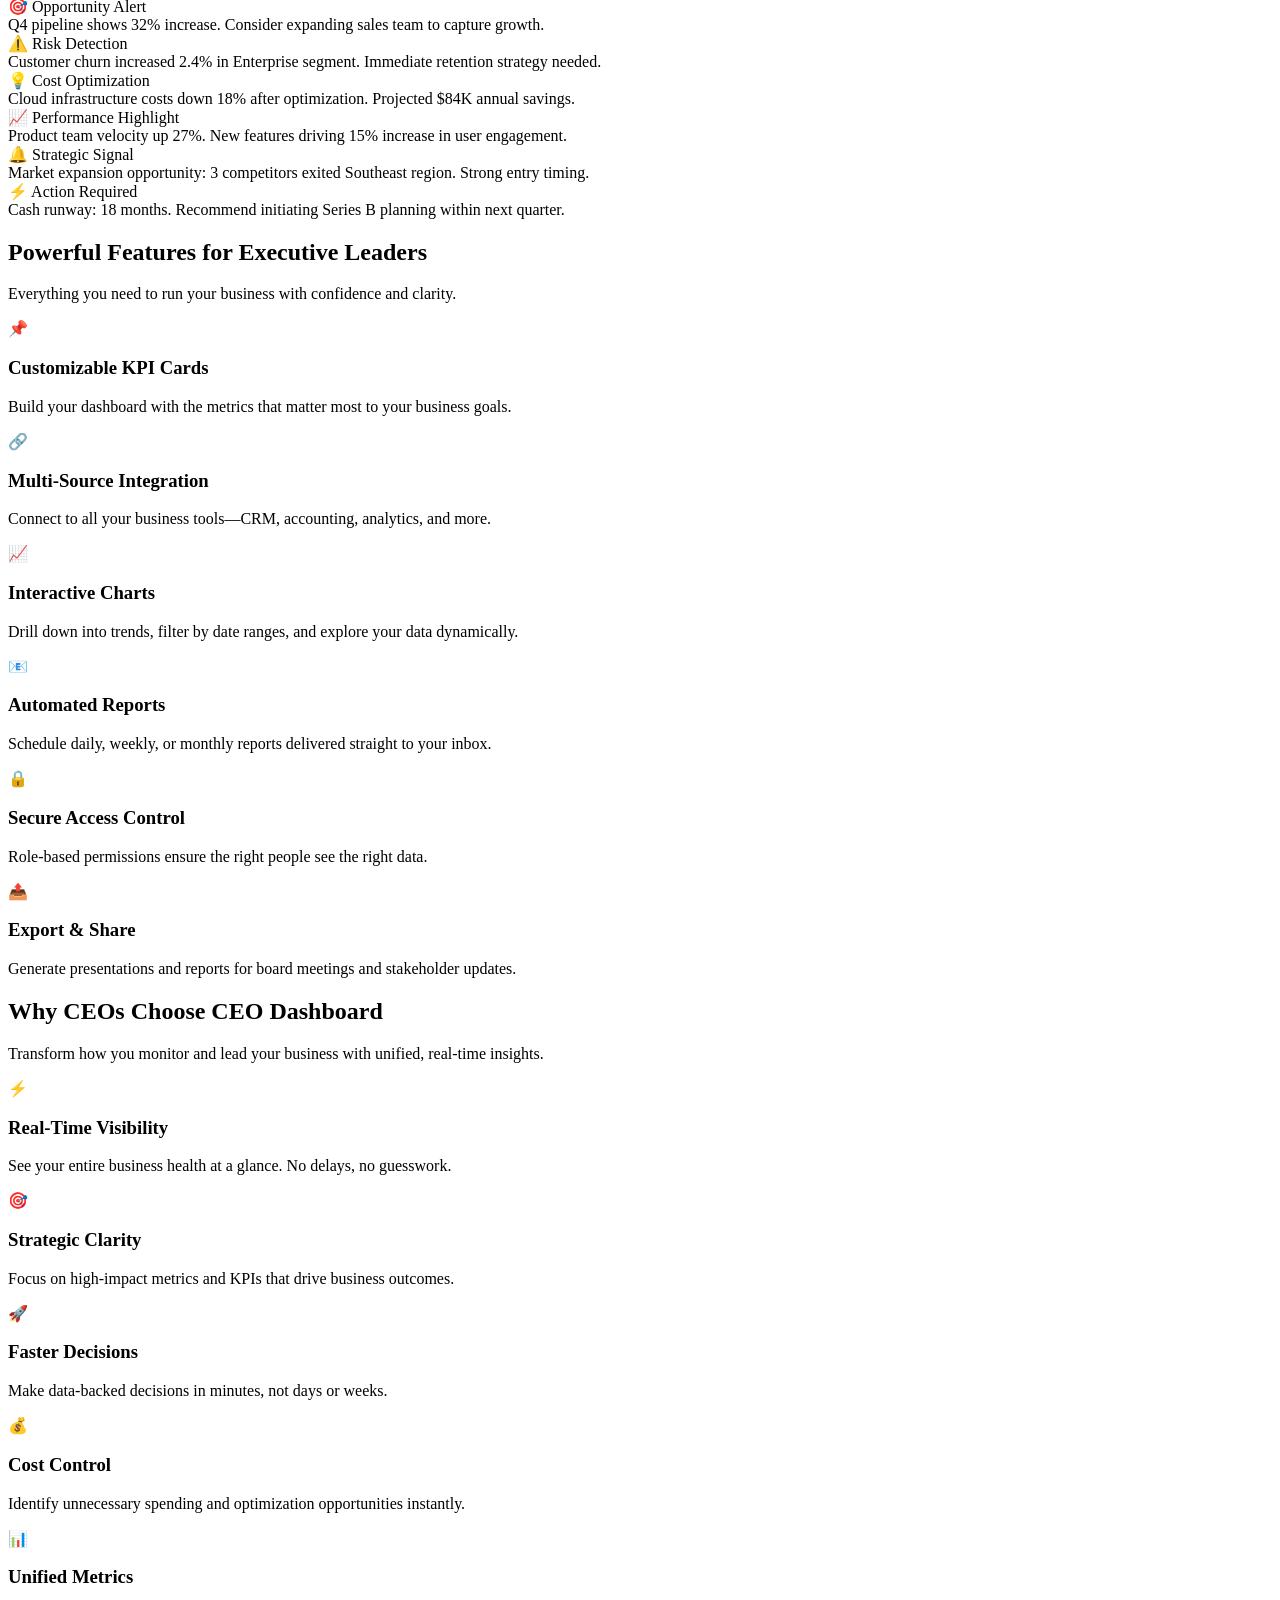
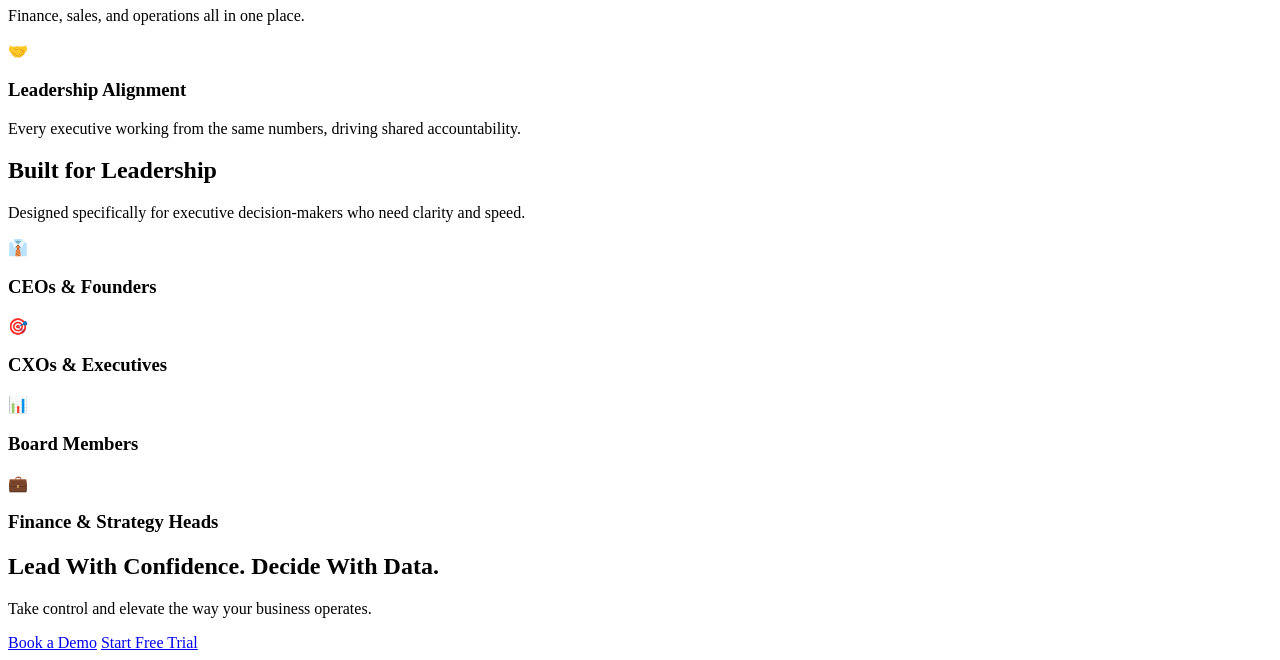
==== commit 10f0fff6: "updated project structure" ====
--- a/index.html
+++ b/index.html
@@ -15,943 +15,7 @@
         href="https://fonts.googleapis.com/css2?family=DM+Sans:wght@400;500;700&family=Outfit:wght@300;400;600;700&display=swap"
         rel="stylesheet">
 
-    <style>
-        :root {
-            --primary-blue: #0F4C81;
-            --accent-blue: #1E88E5;
-            --light-blue: #E3F2FD;
-            --dark-navy: #0A2540;
-            --success-green: #10B981;
-            --warning-orange: #F59E0B;
-            --neutral-50: #F8FAFC;
-            --neutral-100: #F1F5F9;
-            --neutral-200: #E2E8F0;
-            --neutral-300: #CBD5E1;
-            --neutral-600: #475569;
-            --neutral-800: #1E293B;
-            --neutral-900: #0F172A;
-        }
-
-        * {
-            margin: 0;
-            padding: 0;
-            box-sizing: border-box;
-        }
-
-        body {
-            font-family: 'Outfit', -apple-system, BlinkMacSystemFont, sans-serif;
-            color: var(--neutral-800);
-            background: var(--neutral-50);
-            line-height: 1.6;
-            overflow-x: hidden;
-        }
-
-        /* Navigation */
-        nav {
-            position: fixed;
-            top: 0;
-            width: 100%;
-            background: rgba(255, 255, 255, 0.95);
-            backdrop-filter: blur(10px);
-            border-bottom: 1px solid var(--neutral-200);
-            z-index: 1000;
-            animation: slideDown 0.6s ease;
-        }
-
-        @keyframes slideDown {
-            from {
-                transform: translateY(-100%);
-                opacity: 0;
-            }
-
-            to {
-                transform: translateY(0);
-                opacity: 1;
-            }
-        }
-
-        .nav-container {
-            max-width: 1400px;
-            margin: 0 auto;
-            padding: 1.2rem 2rem;
-            display: flex;
-            justify-content: space-between;
-            align-items: center;
-        }
-
-        .logo {
-            font-family: 'DM Sans', sans-serif;
-            font-size: 1.5rem;
-            font-weight: 700;
-            color: var(--primary-blue);
-            display: flex;
-            align-items: center;
-            gap: 0.5rem;
-        }
-
-        .logo-icon {
-            width: 32px;
-            height: 32px;
-            background: linear-gradient(135deg, var(--accent-blue), var(--primary-blue));
-            border-radius: 6px;
-            display: flex;
-            align-items: center;
-            justify-content: center;
-            color: white;
-            font-weight: 700;
-        }
-
-        .nav-links {
-            display: flex;
-            gap: 2.5rem;
-            align-items: center;
-        }
-
-        .nav-links a {
-            text-decoration: none;
-            color: var(--neutral-600);
-            font-weight: 500;
-            transition: color 0.3s ease;
-            font-size: 0.95rem;
-        }
-
-        .nav-links a:hover {
-            color: var(--accent-blue);
-        }
-
-        .cta-buttons {
-            display: flex;
-            gap: 1rem;
-        }
-
-        /* Buttons */
-        .btn {
-            padding: 0.75rem 1.75rem;
-            border-radius: 8px;
-            font-weight: 600;
-            font-size: 0.95rem;
-            cursor: pointer;
-            transition: all 0.3s ease;
-            border: none;
-            text-decoration: none;
-            display: inline-block;
-            font-family: 'DM Sans', sans-serif;
-        }
-
-        .btn-primary {
-            background: linear-gradient(135deg, var(--accent-blue), var(--primary-blue));
-            color: white;
-            box-shadow: 0 4px 12px rgba(30, 136, 229, 0.3);
-        }
-
-        .btn-primary:hover {
-            transform: translateY(-2px);
-            box-shadow: 0 6px 20px rgba(30, 136, 229, 0.4);
-        }
-
-        .btn-secondary {
-            background: linear-gradient(135deg, var(--accent-blue), var(--primary-blue));
-            color: white;
-            box-shadow: 0 4px 12px rgba(30, 136, 229, 0.3);
-        }
-
-        .btn-secondary:hover {
-            transform: translateY(-2px);
-            box-shadow: 0 6px 20px rgba(30, 136, 229, 0.4);
-        }
-
-        /* Hero Section */
-        .hero {
-            padding: 10rem 2rem 6rem;
-            background: linear-gradient(135deg, #F8FAFC 0%, #E3F2FD 100%);
-            position: relative;
-            overflow: hidden;
-        }
-
-        .hero::before {
-            content: '';
-            position: absolute;
-            top: 0;
-            right: 0;
-            width: 800px;
-            height: 800px;
-            background: radial-gradient(circle, rgba(30, 136, 229, 0.1) 0%, transparent 70%);
-            border-radius: 50%;
-            animation: pulse 8s ease-in-out infinite;
-        }
-
-        @keyframes pulse {
-
-            0%,
-            100% {
-                transform: scale(1);
-                opacity: 0.5;
-            }
-
-            50% {
-                transform: scale(1.1);
-                opacity: 0.3;
-            }
-        }
-
-        .hero-container {
-            max-width: 1400px;
-            margin: 0 auto;
-            display: grid;
-            grid-template-columns: 1fr 1fr;
-            gap: 4rem;
-            align-items: center;
-            position: relative;
-            z-index: 1;
-        }
-
-        .hero-content {
-            animation: fadeInLeft 0.8s ease;
-        }
-
-        @keyframes fadeInLeft {
-            from {
-                transform: translateX(-50px);
-                opacity: 0;
-            }
-
-            to {
-                transform: translateX(0);
-                opacity: 1;
-            }
-        }
-
-        .hero h1 {
-            font-family: 'DM Sans', sans-serif;
-            font-size: 4rem;
-            font-weight: 700;
-            color: var(--dark-navy);
-            line-height: 1.1;
-            margin-bottom: 1.5rem;
-            letter-spacing: -0.02em;
-        }
-
-        .hero h1 .highlight {
-            background: linear-gradient(135deg, var(--accent-blue), var(--primary-blue));
-            -webkit-background-clip: text;
-            -webkit-text-fill-color: transparent;
-            background-clip: text;
-        }
-
-        .hero p {
-            font-size: 1.25rem;
-            color: var(--neutral-600);
-            margin-bottom: 2.5rem;
-            line-height: 1.7;
-        }
-
-        .hero-cta {
-            display: flex;
-            gap: 1rem;
-        }
-
-        .hero-cta-centered {
-            display: flex;
-            justify-content: center;
-            gap: 1rem;
-        }
-
-        .hero-visual {
-            animation: fadeInRight 0.8s ease 0.2s both;
-            position: relative;
-        }
-
-        @keyframes fadeInRight {
-            from {
-                transform: translateX(50px);
-                opacity: 0;
-            }
-
-            to {
-                transform: translateX(0);
-                opacity: 1;
-            }
-        }
-
-        .dashboard-preview {
-            background: white;
-            border-radius: 16px;
-            padding: 1.5rem;
-            box-shadow: 0 20px 60px rgba(0, 0, 0, 0.15);
-            border: 1px solid var(--neutral-200);
-        }
-
-        .dashboard-header {
-            display: flex;
-            gap: 0.5rem;
-            margin-bottom: 1rem;
-        }
-
-        .dot {
-            width: 12px;
-            height: 12px;
-            border-radius: 50%;
-            background: var(--neutral-300);
-        }
-
-        .dot:nth-child(1) {
-            background: #FF5F56;
-        }
-
-        .dot:nth-child(2) {
-            background: #FFBD2E;
-        }
-
-        .dot:nth-child(3) {
-            background: #27C93F;
-        }
-
-        .dashboard-content {
-            background: var(--neutral-50);
-            border-radius: 8px;
-            padding: 1.5rem;
-            min-height: 300px;
-        }
-
-        .kpi-grid {
-            display: grid;
-            grid-template-columns: repeat(2, 1fr);
-            gap: 1rem;
-            margin-bottom: 1rem;
-        }
-
-        .kpi-card {
-            background: white;
-            padding: 1rem;
-            border-radius: 8px;
-            border: 1px solid var(--neutral-200);
-        }
-
-        .kpi-label {
-            font-size: 0.75rem;
-            color: var(--neutral-600);
-            text-transform: uppercase;
-            letter-spacing: 0.5px;
-            margin-bottom: 0.5rem;
-        }
-
-        .kpi-value {
-            font-size: 1.75rem;
-            font-weight: 700;
-            color: var(--dark-navy);
-            font-family: 'DM Sans', sans-serif;
-        }
-
-        .kpi-change {
-            font-size: 0.85rem;
-            margin-top: 0.25rem;
-        }
-
-        .kpi-change.positive {
-            color: var(--success-green);
-        }
-
-        .kpi-change.negative {
-            color: #EF4444;
-        }
-
-        .chart-placeholder {
-            background: white;
-            border-radius: 8px;
-            padding: 1rem;
-            border: 1px solid var(--neutral-200);
-            height: 120px;
-            display: flex;
-            align-items: flex-end;
-            gap: 0.5rem;
-            justify-content: space-around;
-        }
-
-        .bar {
-            background: linear-gradient(180deg, var(--accent-blue), var(--primary-blue));
-            border-radius: 4px 4px 0 0;
-            flex: 1;
-            animation: growBar 1s ease-out;
-        }
-
-        @keyframes growBar {
-            from {
-                height: 0;
-            }
-        }
-
-        /* Dashboard Showcase Section */
-        .dashboard-showcase {
-            padding: 6rem 2rem;
-            background: white;
-        }
-
-        .section-header {
-            text-align: center;
-            max-width: 800px;
-            margin: 0 auto 4rem;
-        }
-
-        .section-header h2 {
-            font-family: 'DM Sans', sans-serif;
-            font-size: 2.75rem;
-            font-weight: 700;
-            color: var(--dark-navy);
-            margin-bottom: 1rem;
-            letter-spacing: -0.02em;
-        }
-
-        .section-header p {
-            font-size: 1.15rem;
-            color: var(--neutral-600);
-        }
-
-        .showcase-container {
-            max-width: 1200px;
-            margin: 0 auto;
-        }
-
-        /* PPT-Style Slider */
-        .slider-wrapper {
-            background: white;
-            border-radius: 20px;
-            box-shadow: 0 25px 80px rgba(0, 0, 0, 0.12);
-            overflow: hidden;
-            border: 1px solid var(--neutral-200);
-        }
-
-        .slider-header {
-            background: linear-gradient(135deg, var(--primary-blue), var(--dark-navy));
-            padding: 1.5rem 2rem;
-            display: flex;
-            justify-content: space-between;
-            align-items: center;
-        }
-
-        .slider-title {
-            color: white;
-            font-family: 'DM Sans', sans-serif;
-            font-size: 1.5rem;
-            font-weight: 700;
-        }
-
-        .slider-controls {
-            display: flex;
-            gap: 0.5rem;
-        }
-
-        .slider-control-btn {
-            width: 40px;
-            height: 40px;
-            border-radius: 8px;
-            background: rgba(255, 255, 255, 0.15);
-            border: 1px solid rgba(255, 255, 255, 0.2);
-            color: white;
-            cursor: pointer;
-            display: flex;
-            align-items: center;
-            justify-content: center;
-            transition: all 0.3s ease;
-        }
-
-        .slider-control-btn:hover {
-            background: rgba(255, 255, 255, 0.25);
-        }
-
-        .slider-tabs {
-            display: flex;
-            background: var(--neutral-100);
-            border-bottom: 1px solid var(--neutral-200);
-            overflow-x: auto;
-            padding: 0 2rem;
-        }
-
-        .slider-tab {
-            padding: 1rem 1.5rem;
-            background: none;
-            border: none;
-            color: var(--neutral-600);
-            font-weight: 600;
-            cursor: pointer;
-            position: relative;
-            white-space: nowrap;
-            transition: color 0.3s ease;
-            font-family: 'DM Sans', sans-serif;
-        }
-
-        .slider-tab:hover {
-            color: var(--accent-blue);
-        }
-
-        .slider-tab.active {
-            color: var(--accent-blue);
-        }
-
-        .slider-tab.active::after {
-            content: '';
-            position: absolute;
-            bottom: 0;
-            left: 0;
-            right: 0;
-            height: 3px;
-            background: var(--accent-blue);
-            border-radius: 3px 3px 0 0;
-        }
-
-        .slider-content {
-            position: relative;
-            overflow: hidden;
-            background: var(--neutral-50);
-        }
-
-        .slide {
-            display: none;
-            padding: 3rem 2rem;
-            animation: fadeIn 0.5s ease;
-        }
-
-        .slide.active {
-            display: block;
-        }
-
-        @keyframes fadeIn {
-            from {
-                opacity: 0;
-                transform: translateY(20px);
-            }
-
-            to {
-                opacity: 1;
-                transform: translateY(0);
-            }
-        }
-
-        .slide-caption {
-            text-align: center;
-            margin-bottom: 2rem;
-        }
-
-        .slide-caption h3 {
-            font-family: 'DM Sans', sans-serif;
-            font-size: 1.75rem;
-            color: var(--dark-navy);
-            margin-bottom: 0.5rem;
-        }
-
-        .slide-caption p {
-            color: var(--neutral-600);
-            font-size: 1.05rem;
-        }
-
-        .slide-dashboard {
-            background: white;
-            border-radius: 12px;
-            padding: 2rem;
-            box-shadow: 0 4px 20px rgba(0, 0, 0, 0.08);
-            border: 1px solid var(--neutral-200);
-        }
-
-        .metrics-grid {
-            display: grid;
-            grid-template-columns: repeat(auto-fit, minmax(200px, 1fr));
-            gap: 1.5rem;
-            margin-bottom: 2rem;
-        }
-
-        .metric-card {
-            background: linear-gradient(135deg, var(--neutral-50), white);
-            padding: 1.5rem;
-            border-radius: 12px;
-            border: 1px solid var(--neutral-200);
-            transition: transform 0.3s ease, box-shadow 0.3s ease;
-        }
-
-        .metric-card:hover {
-            transform: translateY(-4px);
-            box-shadow: 0 8px 24px rgba(0, 0, 0, 0.1);
-        }
-
-        .metric-header {
-            display: flex;
-            justify-content: space-between;
-            align-items: center;
-            margin-bottom: 1rem;
-        }
-
-        .metric-icon {
-            width: 48px;
-            height: 48px;
-            border-radius: 10px;
-            display: flex;
-            align-items: center;
-            justify-content: center;
-            font-size: 1.5rem;
-        }
-
-        .metric-icon.blue {
-            background: linear-gradient(135deg, #E3F2FD, #BBDEFB);
-        }
-
-        .metric-icon.green {
-            background: linear-gradient(135deg, #E8F5E9, #C8E6C9);
-        }
-
-        .metric-icon.orange {
-            background: linear-gradient(135deg, #FFF3E0, #FFE0B2);
-        }
-
-        .metric-icon.purple {
-            background: linear-gradient(135deg, #F3E5F5, #E1BEE7);
-        }
-
-        .metric-title {
-            font-size: 0.85rem;
-            color: var(--neutral-600);
-            text-transform: uppercase;
-            letter-spacing: 0.5px;
-            margin-bottom: 0.5rem;
-        }
-
-        .metric-value {
-            font-size: 2rem;
-            font-weight: 700;
-            color: var(--dark-navy);
-            font-family: 'DM Sans', sans-serif;
-            margin-bottom: 0.5rem;
-        }
-
-        .metric-trend {
-            font-size: 0.9rem;
-            display: flex;
-            align-items: center;
-            gap: 0.25rem;
-        }
-
-        .trend-positive {
-            color: var(--success-green);
-        }
-
-        .trend-negative {
-            color: #EF4444;
-        }
-
-        .chart-container {
-            background: white;
-            border-radius: 12px;
-            padding: 1.5rem;
-            border: 1px solid var(--neutral-200);
-        }
-
-        .chart-title {
-            font-weight: 600;
-            color: var(--dark-navy);
-            margin-bottom: 1rem;
-            font-family: 'DM Sans', sans-serif;
-        }
-
-        .mini-chart {
-            height: 200px;
-            display: flex;
-            align-items: flex-end;
-            gap: 0.75rem;
-            padding: 1rem 0;
-        }
-
-        .mini-bar {
-            flex: 1;
-            background: linear-gradient(180deg, var(--accent-blue), var(--primary-blue));
-            border-radius: 6px 6px 0 0;
-            position: relative;
-            animation: growBar 0.8s ease-out;
-        }
-
-        .insight-cards {
-            display: grid;
-            grid-template-columns: repeat(auto-fit, minmax(250px, 1fr));
-            gap: 1rem;
-        }
-
-        .insight-card {
-            background: linear-gradient(135deg, #FFF9E6, white);
-            padding: 1.25rem;
-            border-radius: 10px;
-            border-left: 4px solid var(--warning-orange);
-        }
-
-        .insight-title {
-            font-weight: 600;
-            color: var(--dark-navy);
-            margin-bottom: 0.5rem;
-            font-size: 0.95rem;
-        }
-
-        .insight-text {
-            font-size: 0.9rem;
-            color: var(--neutral-600);
-        }
-
-        /* Features Section */
-        .features {
-            padding: 5rem 2rem;
-            background: white;
-        }
-
-        .features-grid {
-            max-width: 1200px;
-            margin: 0 auto;
-            display: grid;
-            grid-template-columns: repeat(auto-fit, minmax(280px, 1fr));
-            gap: 2.5rem;
-        }
-
-        .feature-item {
-            text-align: center;
-        }
-
-        .feature-icon {
-            width: 72px;
-            height: 72px;
-            margin: 0 auto 1.5rem;
-            background: linear-gradient(135deg, var(--light-blue), white);
-            border-radius: 16px;
-            display: flex;
-            align-items: center;
-            justify-content: center;
-            font-size: 2rem;
-            border: 2px solid var(--neutral-200);
-        }
-
-        .feature-item h3 {
-            font-family: 'DM Sans', sans-serif;
-            font-size: 1.2rem;
-            color: var(--dark-navy);
-            margin-bottom: 0.75rem;
-        }
-
-        .feature-item p {
-            color: var(--neutral-600);
-        }
-
-        /* Benefits Section — compact */
-        .benefits {
-            padding: 5rem 2rem;
-            background: var(--neutral-50);
-        }
-
-        .benefits .section-header {
-            margin-bottom: 2.5rem;
-        }
-
-        .benefits-grid {
-            max-width: 1200px;
-            margin: 0 auto;
-            display: grid;
-            grid-template-columns: repeat(auto-fit, minmax(240px, 1fr));
-            gap: 1.25rem;
-        }
-
-        .benefit-card {
-            background: white;
-            padding: 1.25rem 1.5rem;
-            border-radius: 12px;
-            border: 1px solid var(--neutral-200);
-            transition: all 0.3s ease;
-            display: flex;
-            align-items: flex-start;
-            gap: 1rem;
-        }
-
-        .benefit-card:hover {
-            transform: translateY(-4px);
-            box-shadow: 0 8px 24px rgba(0, 0, 0, 0.08);
-        }
-
-        .benefit-icon {
-            width: 44px;
-            height: 44px;
-            min-width: 44px;
-            border-radius: 10px;
-            display: flex;
-            align-items: center;
-            justify-content: center;
-            font-size: 1.3rem;
-        }
-
-        .benefit-card:nth-child(1) .benefit-icon {
-            background: linear-gradient(135deg, #E3F2FD, #90CAF9);
-        }
-
-        .benefit-card:nth-child(2) .benefit-icon {
-            background: linear-gradient(135deg, #E8F5E9, #81C784);
-        }
-
-        .benefit-card:nth-child(3) .benefit-icon {
-            background: linear-gradient(135deg, #FFF3E0, #FFB74D);
-        }
-
-        .benefit-card:nth-child(4) .benefit-icon {
-            background: linear-gradient(135deg, #F3E5F5, #BA68C8);
-        }
-
-        .benefit-card:nth-child(5) .benefit-icon {
-            background: linear-gradient(135deg, #E0F2F1, #4DB6AC);
-        }
-
-        .benefit-card:nth-child(6) .benefit-icon {
-            background: linear-gradient(135deg, #FCE4EC, #F06292);
-        }
-
-        .benefit-text h3 {
-            font-family: 'DM Sans', sans-serif;
-            font-size: 1rem;
-            color: var(--dark-navy);
-            margin-bottom: 0.35rem;
-        }
-
-        .benefit-text p {
-            color: var(--neutral-600);
-            line-height: 1.5;
-            font-size: 0.9rem;
-        }
-
-        /* Who Section */
-        .who-section {
-            padding: 6rem 2rem;
-            background: var(--neutral-50);
-        }
-
-        .who-grid {
-            max-width: 900px;
-            margin: 0 auto;
-            display: grid;
-            grid-template-columns: repeat(auto-fit, minmax(200px, 1fr));
-            gap: 1.5rem;
-        }
-
-        .who-card {
-            background: white;
-            padding: 2rem;
-            border-radius: 12px;
-            border: 1px solid var(--neutral-200);
-            text-align: center;
-            transition: all 0.3s ease;
-        }
-
-        .who-card:hover {
-            transform: translateY(-4px);
-            box-shadow: 0 8px 24px rgba(0, 0, 0, 0.08);
-            border-color: var(--accent-blue);
-        }
-
-        .who-card .icon {
-            font-size: 3rem;
-            margin-bottom: 1rem;
-        }
-
-        .who-card h3 {
-            font-family: 'DM Sans', sans-serif;
-            color: var(--dark-navy);
-            font-size: 1.1rem;
-        }
-
-        /* Final CTA */
-        .final-cta {
-            padding: 6rem 2rem;
-            background: linear-gradient(135deg, var(--accent-blue), var(--primary-blue));
-            color: white;
-            text-align: center;
-        }
-
-        .final-cta h2 {
-            font-family: 'DM Sans', sans-serif;
-            font-size: 3rem;
-            margin-bottom: 1rem;
-            letter-spacing: -0.02em;
-        }
-
-        .final-cta p {
-            font-size: 1.25rem;
-            margin-bottom: 2.5rem;
-            opacity: 0.95;
-        }
-
-        .final-cta .btn-primary {
-            background: white;
-            color: var(--primary-blue);
-        }
-
-        .final-cta .btn-primary:hover {
-            background: var(--neutral-100);
-        }
-
-        .final-cta .btn-secondary {
-            border-color: rgba(255, 255, 255, 0.5);
-            color: white;
-        }
-
-        .final-cta .btn-secondary:hover {
-            background: rgba(255, 255, 255, 0.1);
-            border-color: white;
-        }
-
-        /* Responsive */
-        @media (max-width: 1024px) {
-            .hero-container {
-                grid-template-columns: 1fr;
-                gap: 3rem;
-            }
-
-            .hero h1 {
-                font-size: 3rem;
-            }
-
-            .nav-links {
-                display: none;
-            }
-        }
-
-        @media (max-width: 768px) {
-            .hero {
-                padding: 8rem 1.5rem 4rem;
-            }
-
-            .hero h1 {
-                font-size: 2.5rem;
-            }
-
-            .hero p {
-                font-size: 1.1rem;
-            }
-
-            .hero-cta {
-                flex-direction: column;
-            }
-
-            .section-header h2 {
-                font-size: 2rem;
-            }
-
-            .slider-tabs {
-                padding: 0 1rem;
-            }
-
-            .slide {
-                padding: 2rem 1rem;
-            }
-
-            .metrics-grid {
-                grid-template-columns: 1fr;
-            }
-
-            .final-cta h2 {
-                font-size: 2rem;
-            }
-
-            .benefit-card {
-                flex-direction: column;
-            }
-        }
-    </style>
+    <link rel="stylesheet" href="styles.css">
 </head>
 
 <body>
@@ -1039,7 +103,7 @@
         <div class="showcase-container">
             <div class="slider-wrapper">
                 <div class="slider-header">
-                    <div class="slider-title">Executive Dashboard Views</div>
+                    <div class="slider-title">CEO Dashboard Views</div>
                     <div class="slider-controls">
                         <button class="slider-control-btn" onclick="previousSlide()">◀</button>
                         <button class="slider-control-btn" onclick="nextSlide()">▶</button>
@@ -1436,69 +500,7 @@
         </div>
     </section>
 
-    <script>
-        let currentSlide = 0;
-        const slides = document.querySelectorAll('.slide');
-        const tabs = document.querySelectorAll('.slider-tab');
-
-        function showSlide(index) {
-            if (index >= slides.length) index = 0;
-            if (index < 0) index = slides.length - 1;
-            currentSlide = index;
-            slides.forEach((slide, i) => {
-                slide.classList.remove('active');
-                if (i === index) slide.classList.add('active');
-            });
-            tabs.forEach((tab, i) => {
-                tab.classList.remove('active');
-                if (i === index) tab.classList.add('active');
-            });
-        }
-
-        function nextSlide() { showSlide(currentSlide + 1); }
-        function previousSlide() { showSlide(currentSlide - 1); }
-
-        let autoSlideInterval = setInterval(nextSlide, 8000);
-
-        function resetAutoSlide() {
-            clearInterval(autoSlideInterval);
-            autoSlideInterval = setInterval(nextSlide, 8000);
-        }
-
-        tabs.forEach((tab) => {
-            tab.addEventListener('click', () => resetAutoSlide());
-        });
-
-        document.addEventListener('keydown', (e) => {
-            if (e.key === 'ArrowLeft') { previousSlide(); resetAutoSlide(); }
-            else if (e.key === 'ArrowRight') { nextSlide(); resetAutoSlide(); }
-        });
-
-        document.querySelectorAll('a[href^="#"]').forEach(anchor => {
-            anchor.addEventListener('click', function (e) {
-                e.preventDefault();
-                const target = document.querySelector(this.getAttribute('href'));
-                if (target) target.scrollIntoView({ behavior: 'smooth', block: 'start' });
-            });
-        });
-
-        const observerOptions = { threshold: 0.1, rootMargin: '0px 0px -50px 0px' };
-        const observer = new IntersectionObserver((entries) => {
-            entries.forEach(entry => {
-                if (entry.isIntersecting) {
-                    entry.target.style.opacity = '1';
-                    entry.target.style.transform = 'translateY(0)';
-                }
-            });
-        }, observerOptions);
-
-        document.querySelectorAll('.benefit-card').forEach((card, index) => {
-            card.style.opacity = '0';
-            card.style.transform = 'translateY(20px)';
-            card.style.transition = `all 0.5s ease ${index * 0.08}s`;
-            observer.observe(card);
-        });
-    </script>
+    <script src="script.js"></script>
 </body>
 
 </html>
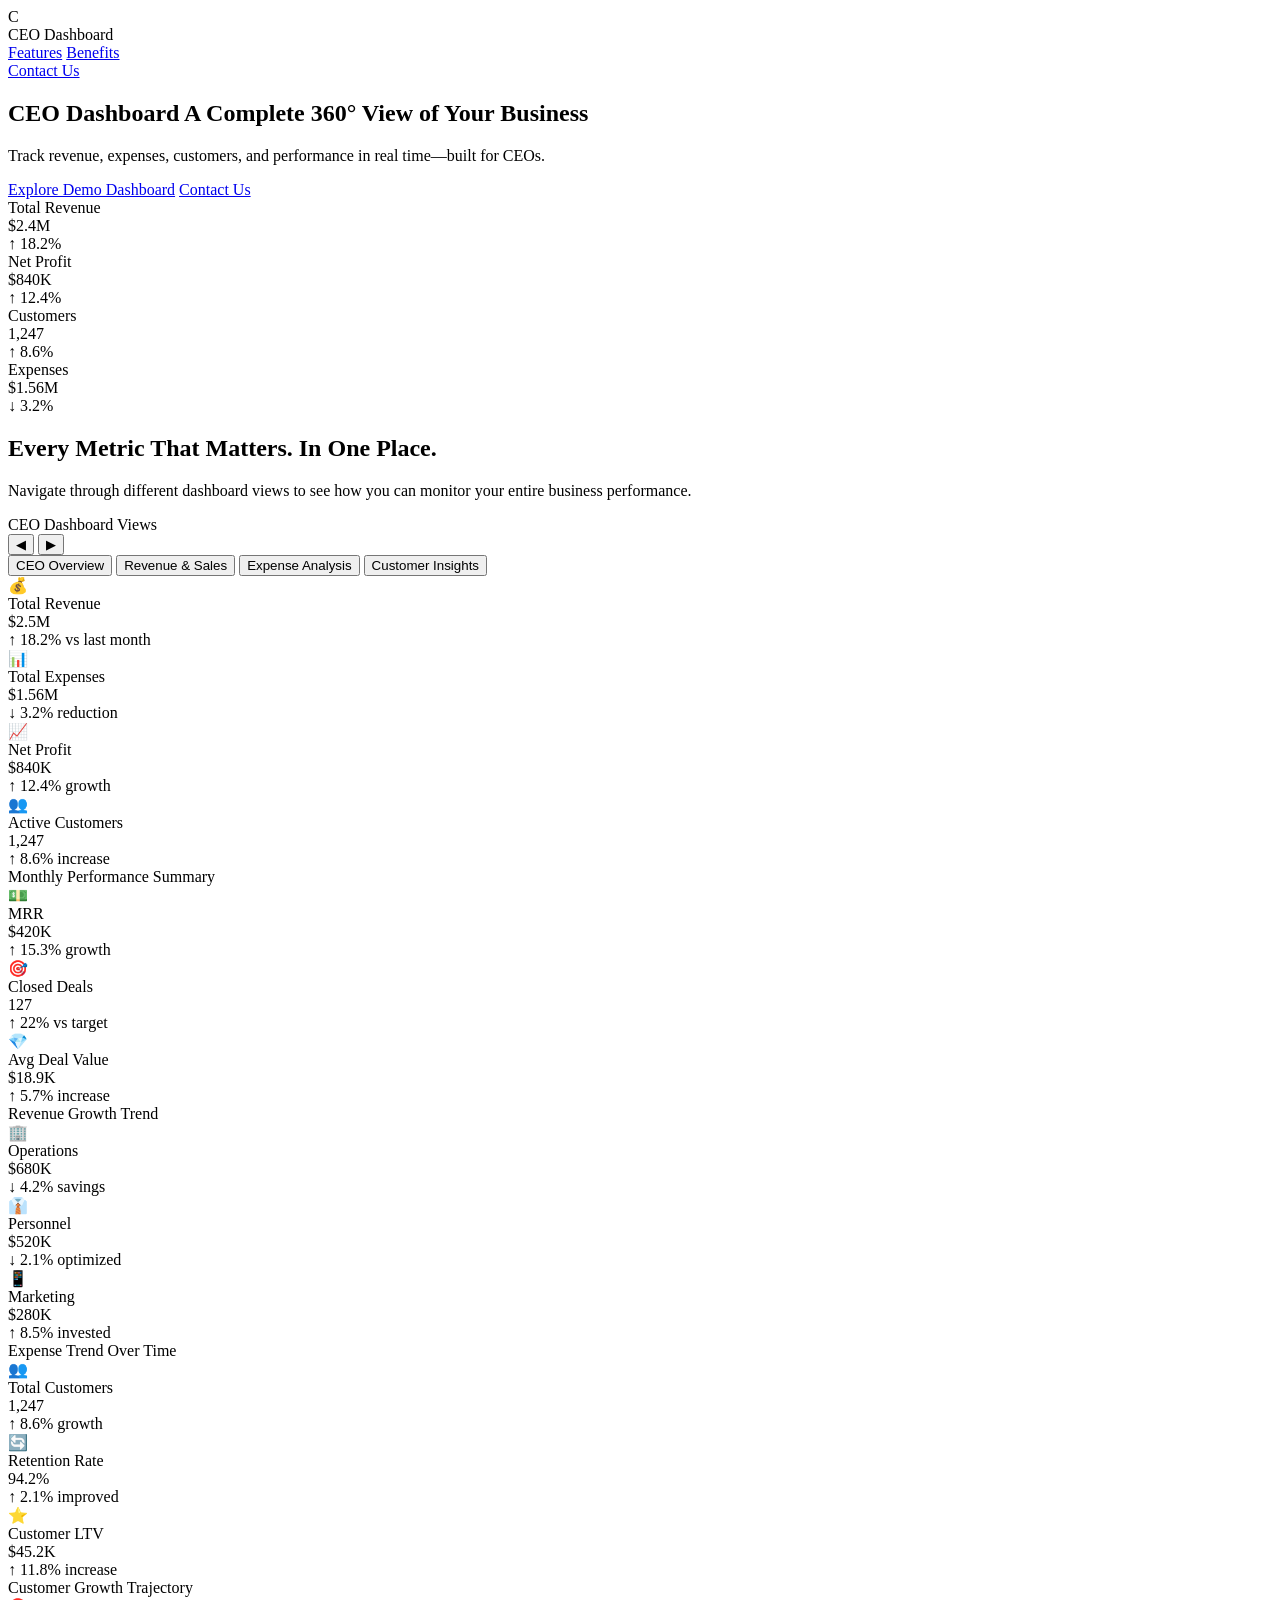
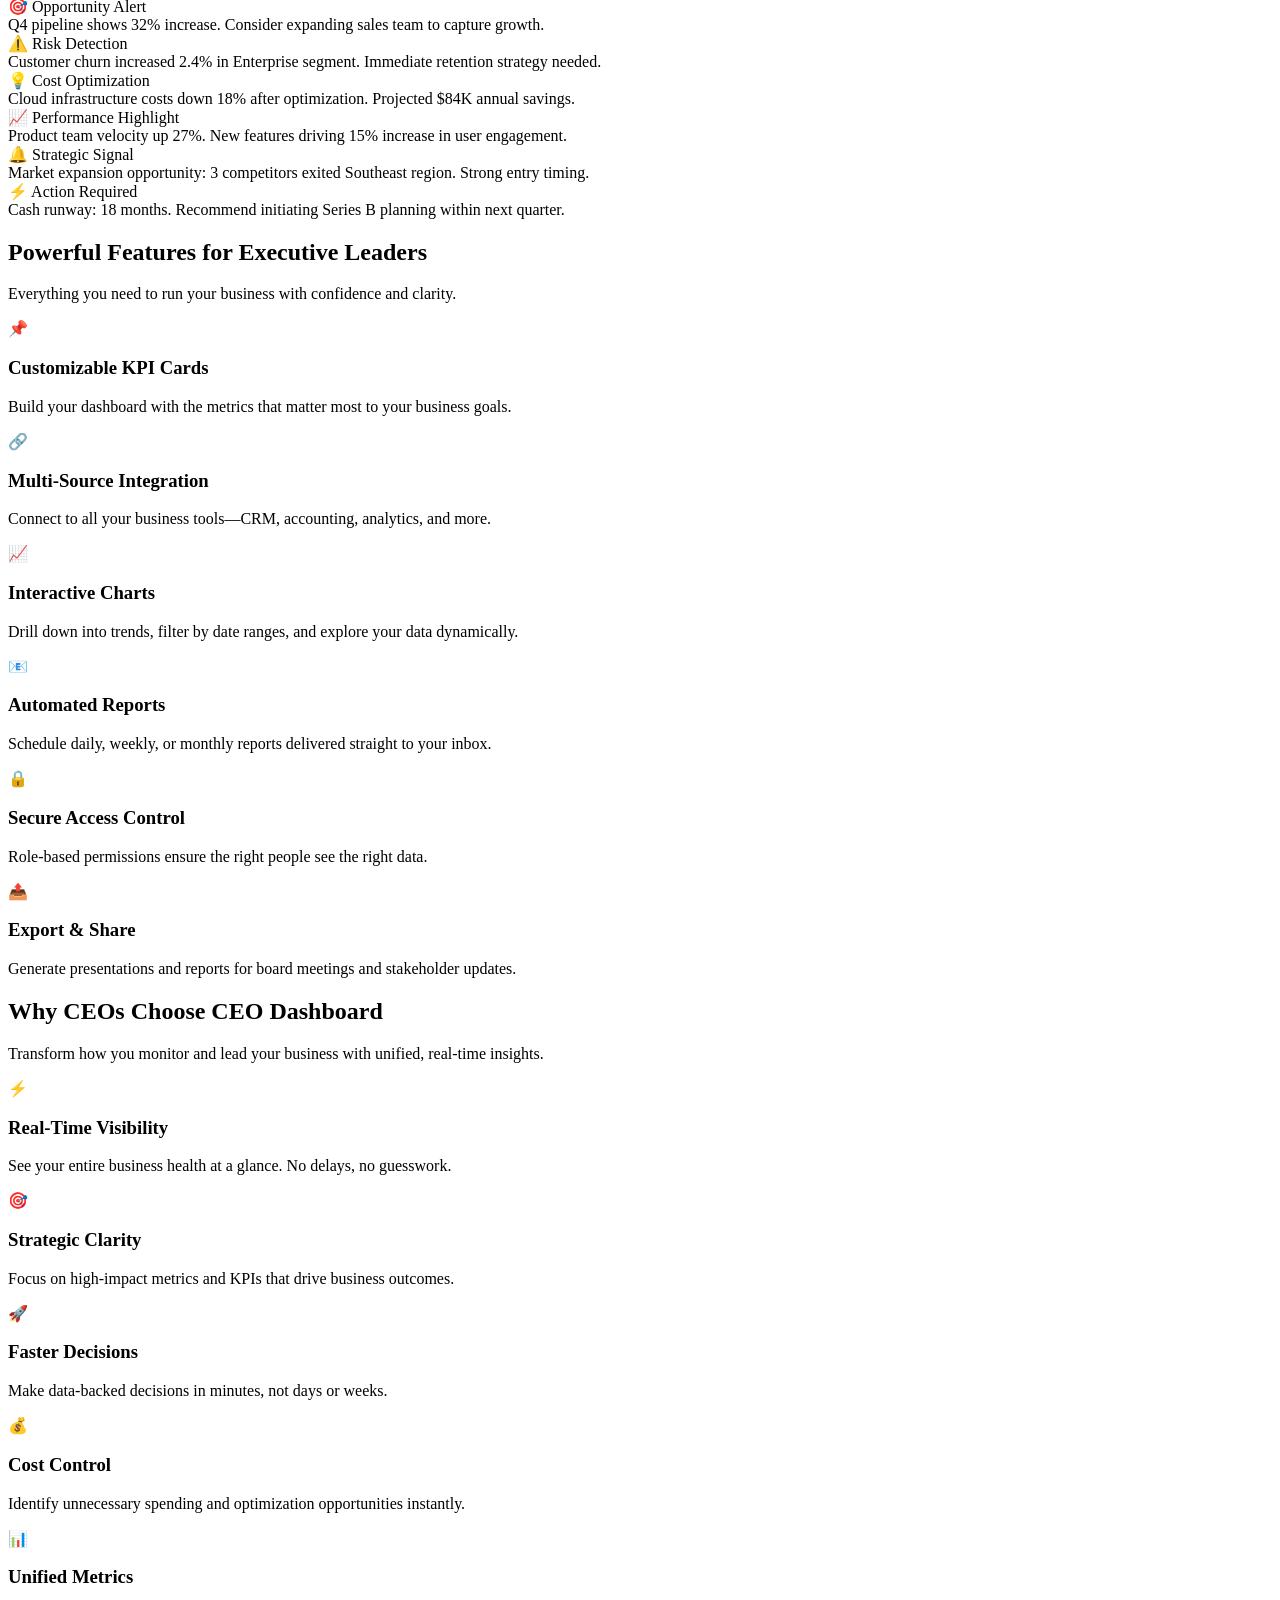
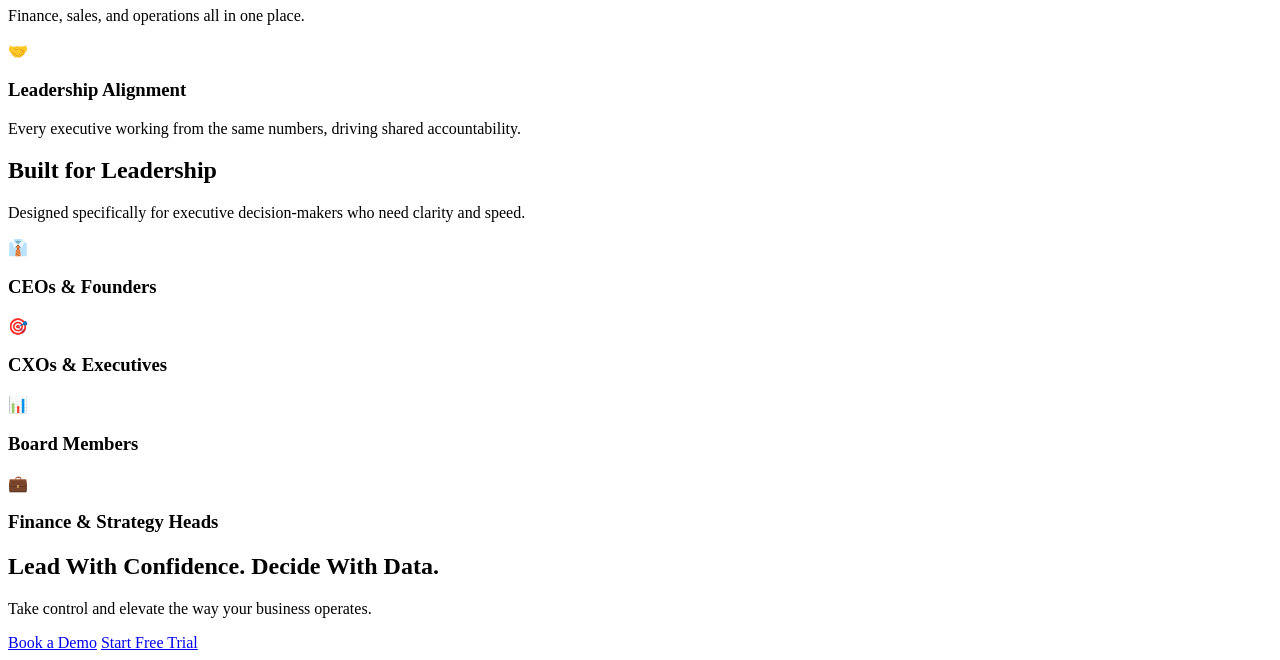
==== commit b1283f81: "added separate css and js files" ====
--- a/index.html
+++ b/index.html
@@ -15,7 +15,7 @@
         href="https://fonts.googleapis.com/css2?family=DM+Sans:wght@400;500;700&family=Outfit:wght@300;400;600;700&display=swap"
         rel="stylesheet">
 
-    <link rel="stylesheet" href="styles.css">
+    <link rel="stylesheet" href="./styles.css">
 </head>
 
 <body>
@@ -132,7 +132,7 @@
                                         <div class="metric-icon blue">💰</div>
                                     </div>
                                     <div class="metric-title">Total Revenue</div>
-                                    <div class="metric-value">$2.4M</div>
+                                    <div class="metric-value">$2.5M</div>
                                     <div class="metric-trend trend-positive">↑ 18.2% vs last month</div>
                                 </div>
                                 <div class="metric-card">
@@ -500,7 +500,7 @@
         </div>
     </section>
 
-    <script src="script.js"></script>
+    <script src="./script.js"></script>
 </body>
 
-</html>+</html>
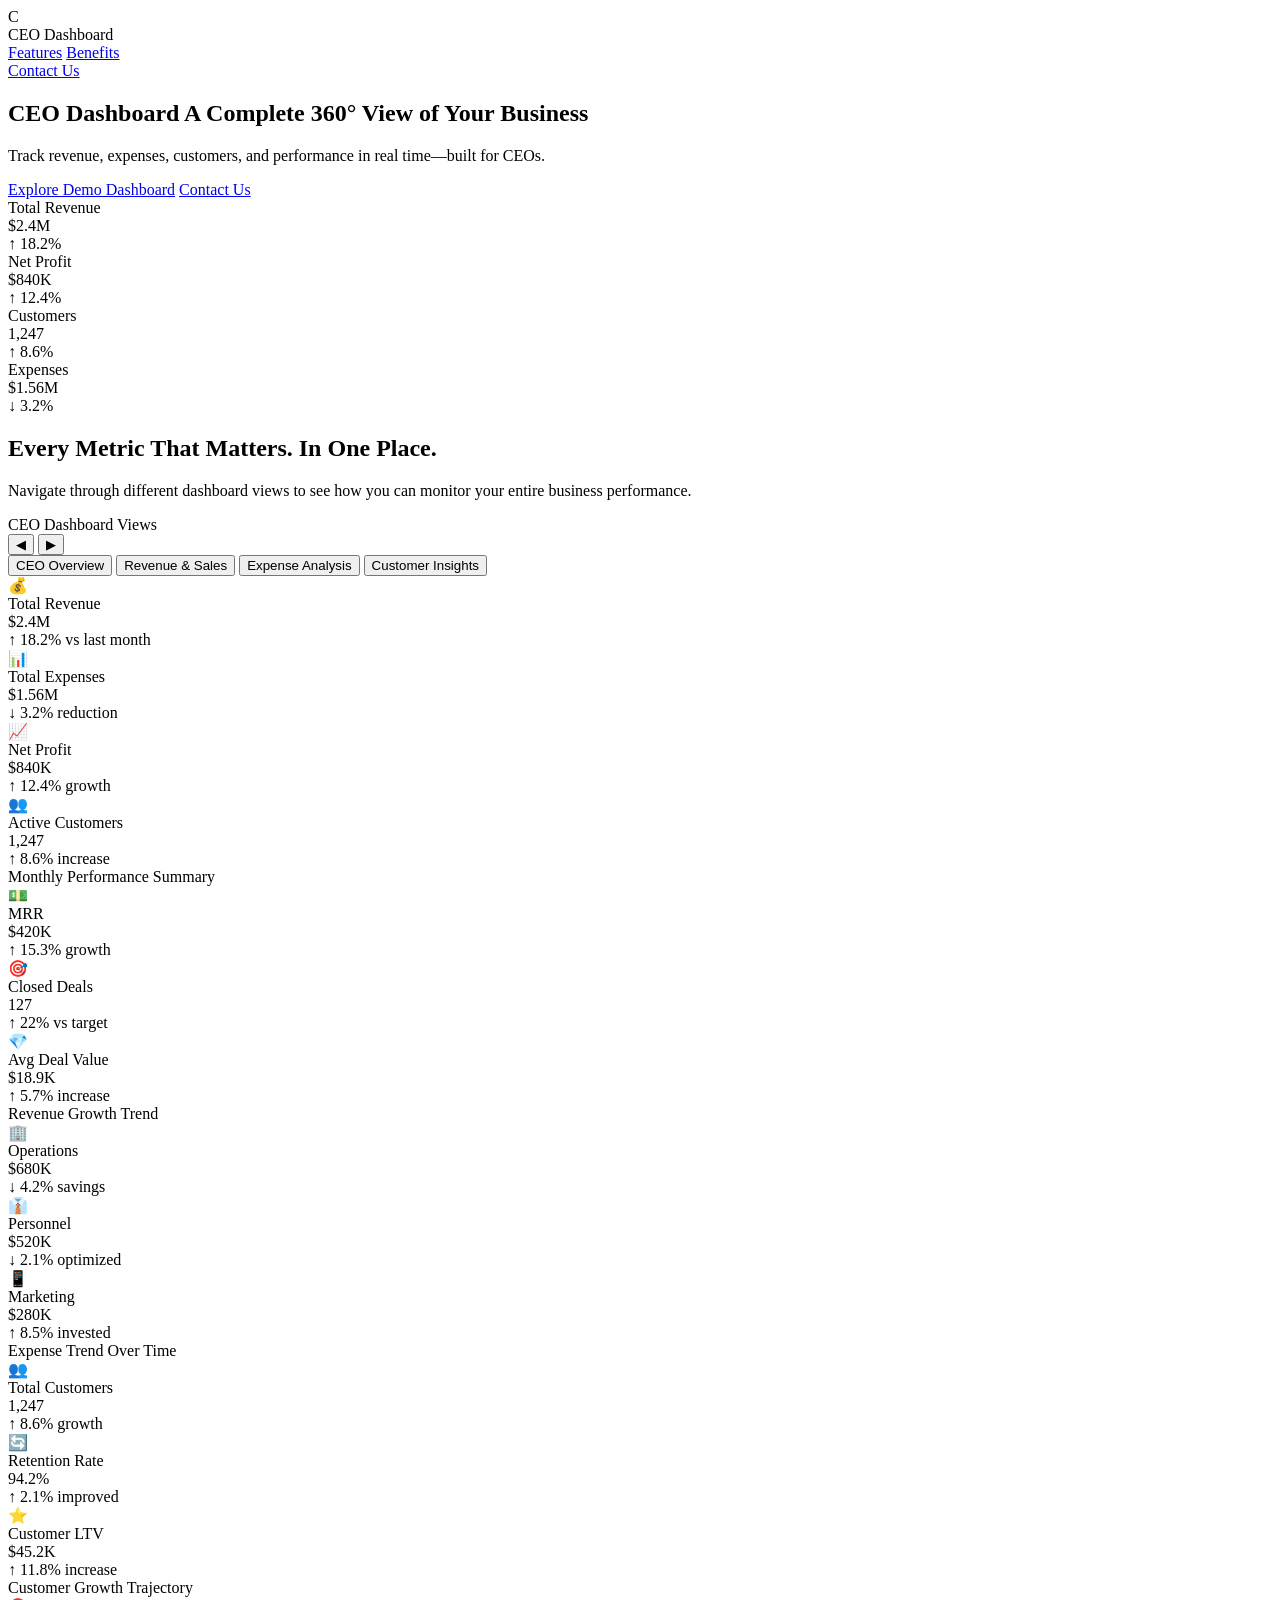
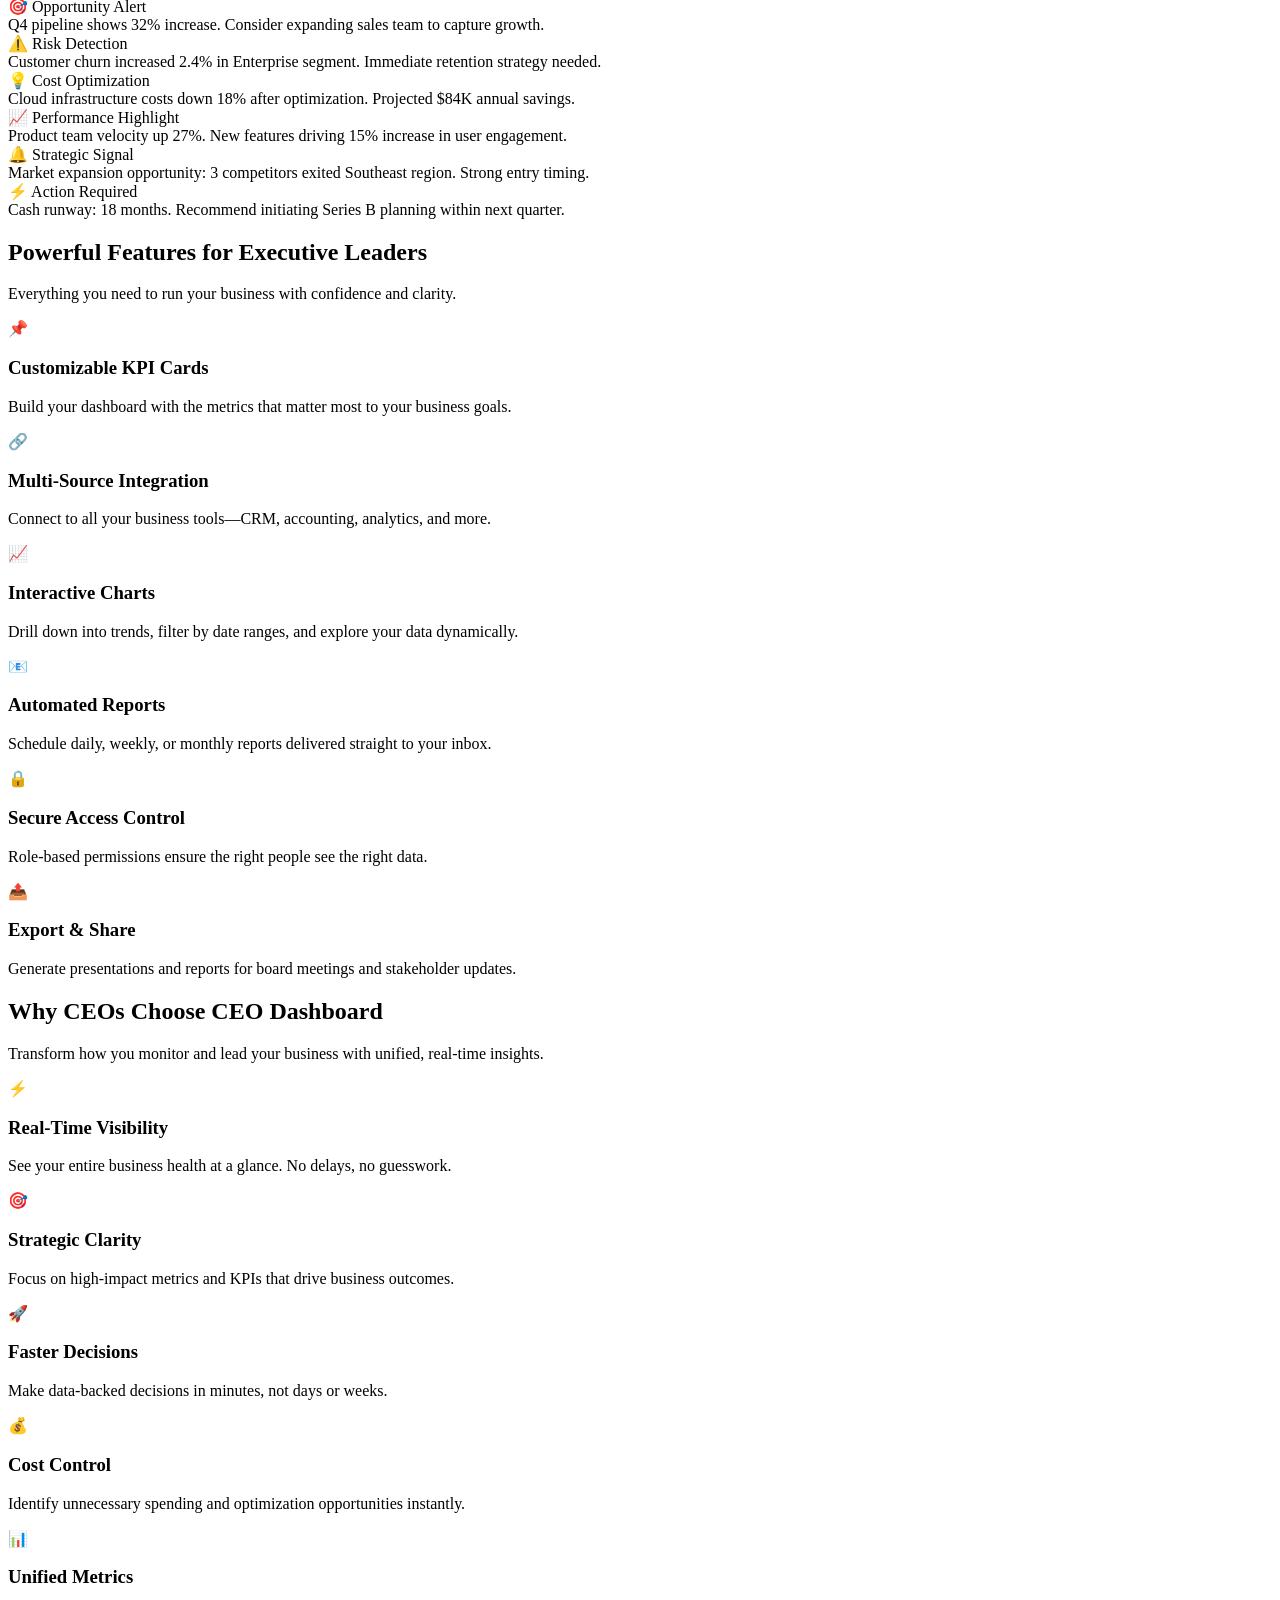
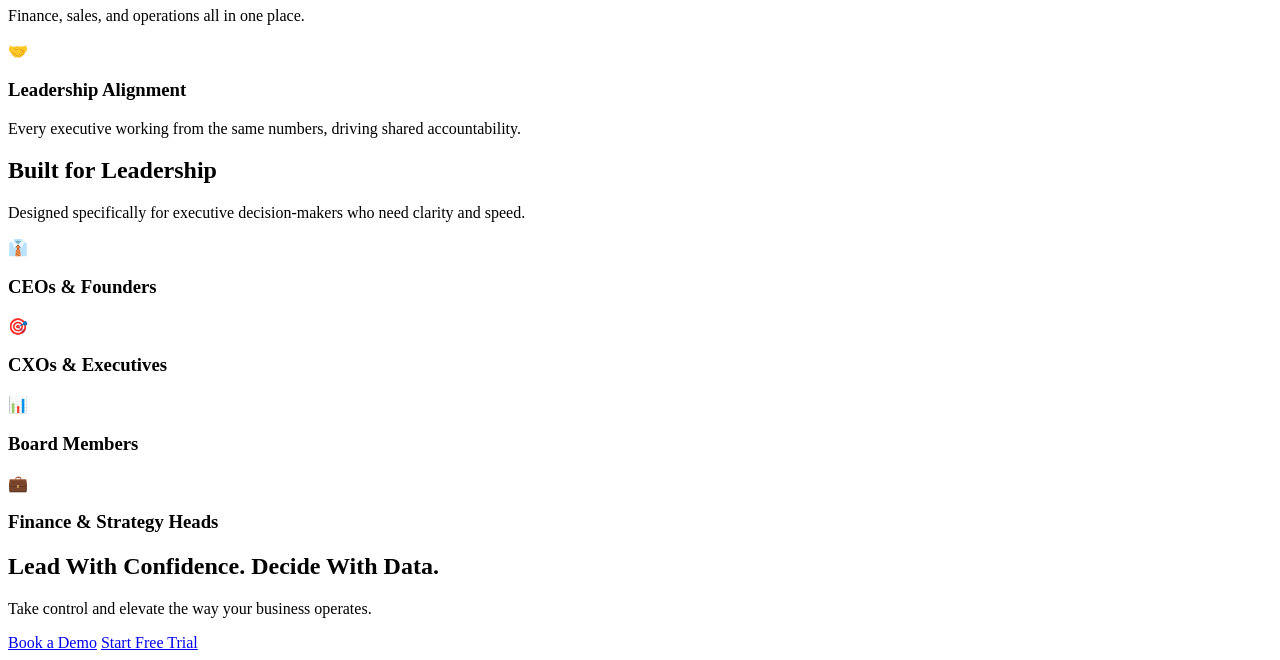
==== commit 180a8160: "Update stylesheet and script links to relative paths" ====
--- a/index.html
+++ b/index.html
@@ -132,7 +132,7 @@
                                         <div class="metric-icon blue">💰</div>
                                     </div>
                                     <div class="metric-title">Total Revenue</div>
-                                    <div class="metric-value">$2.5M</div>
+                                    <div class="metric-value">$2.4M</div>
                                     <div class="metric-trend trend-positive">↑ 18.2% vs last month</div>
                                 </div>
                                 <div class="metric-card">
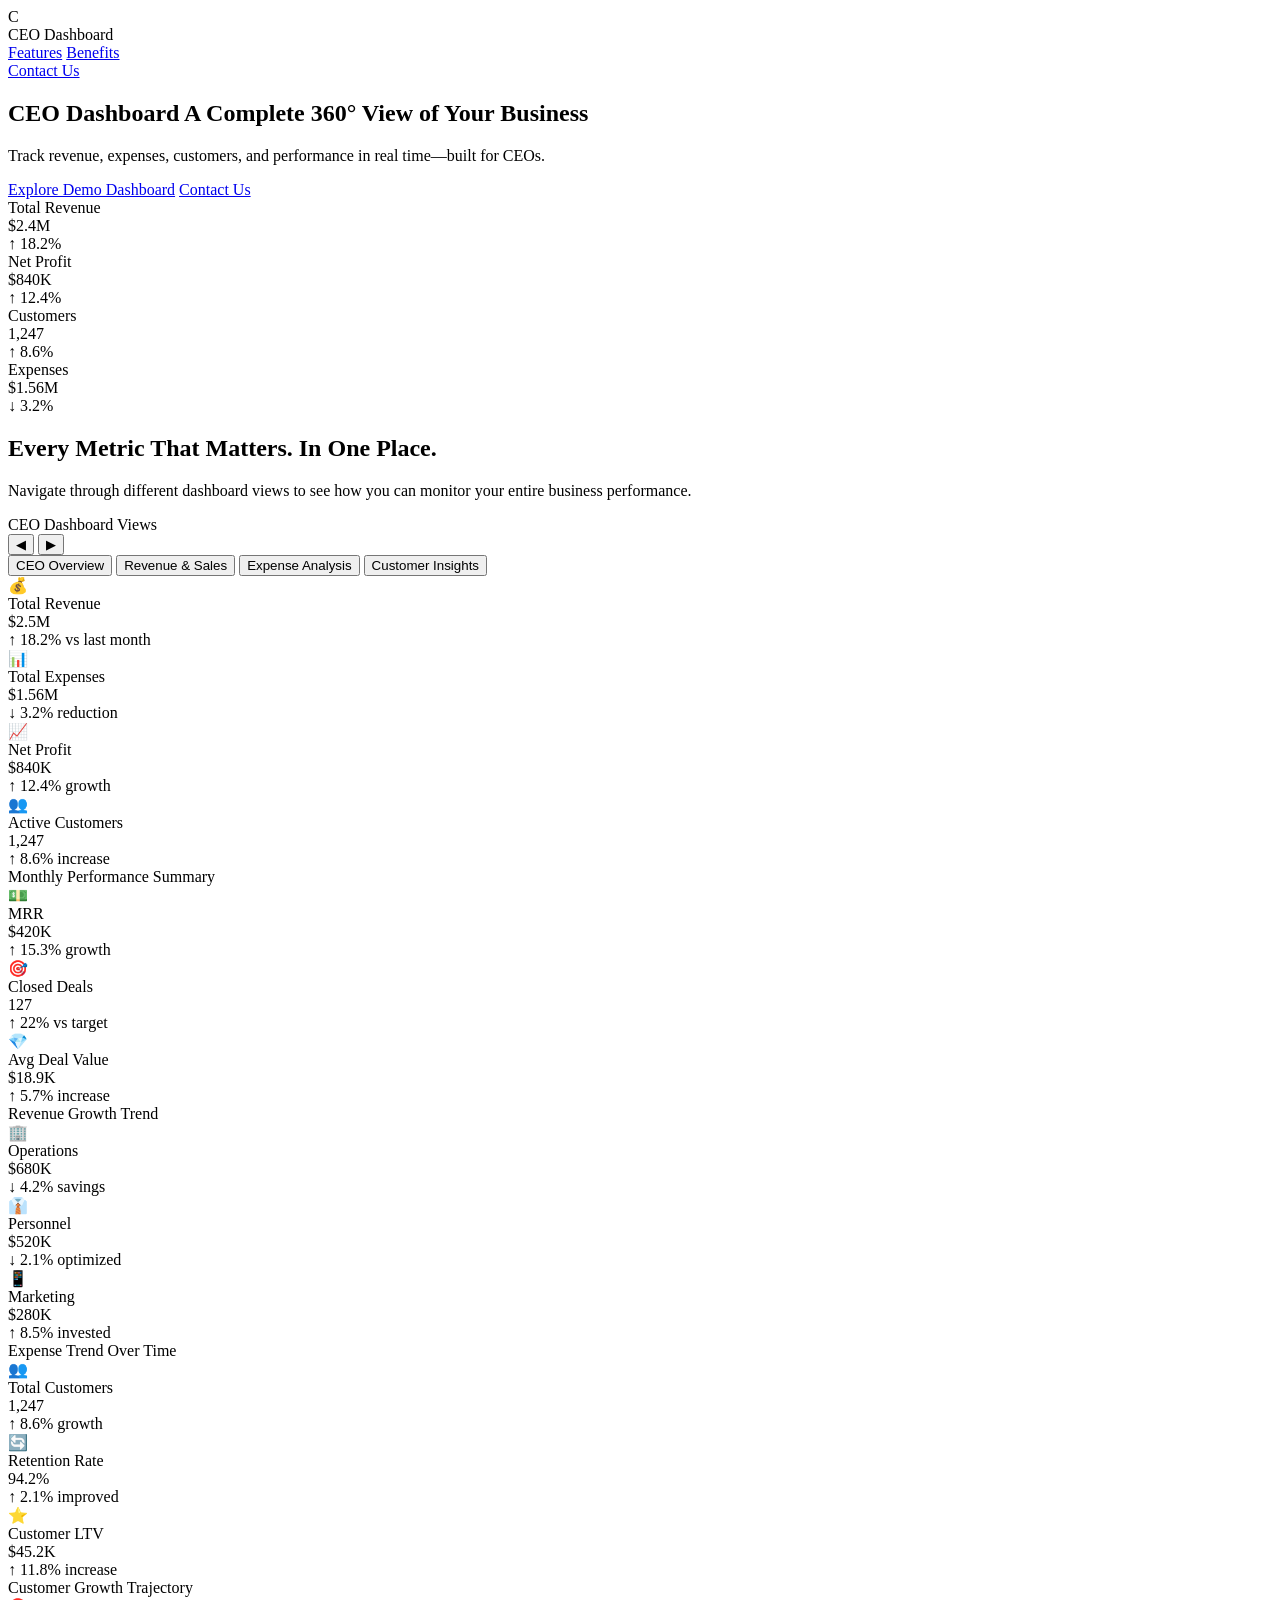
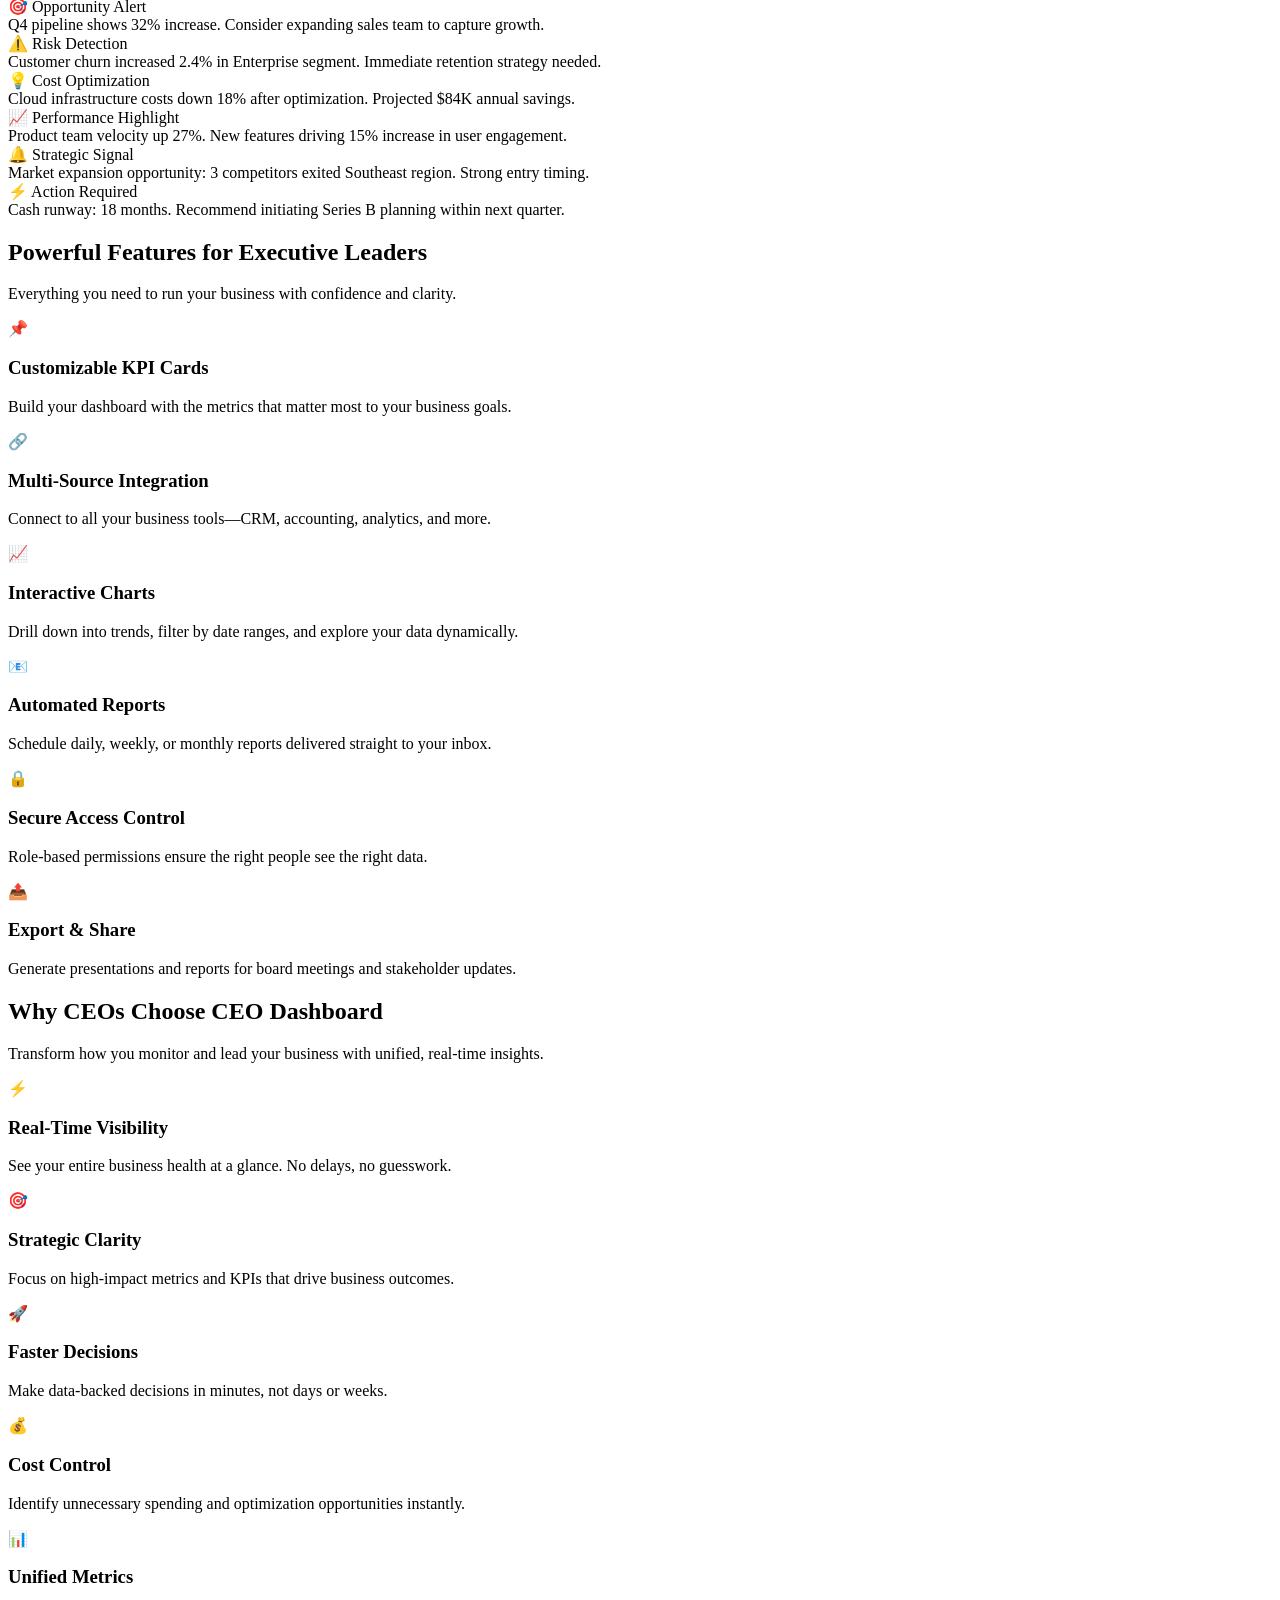
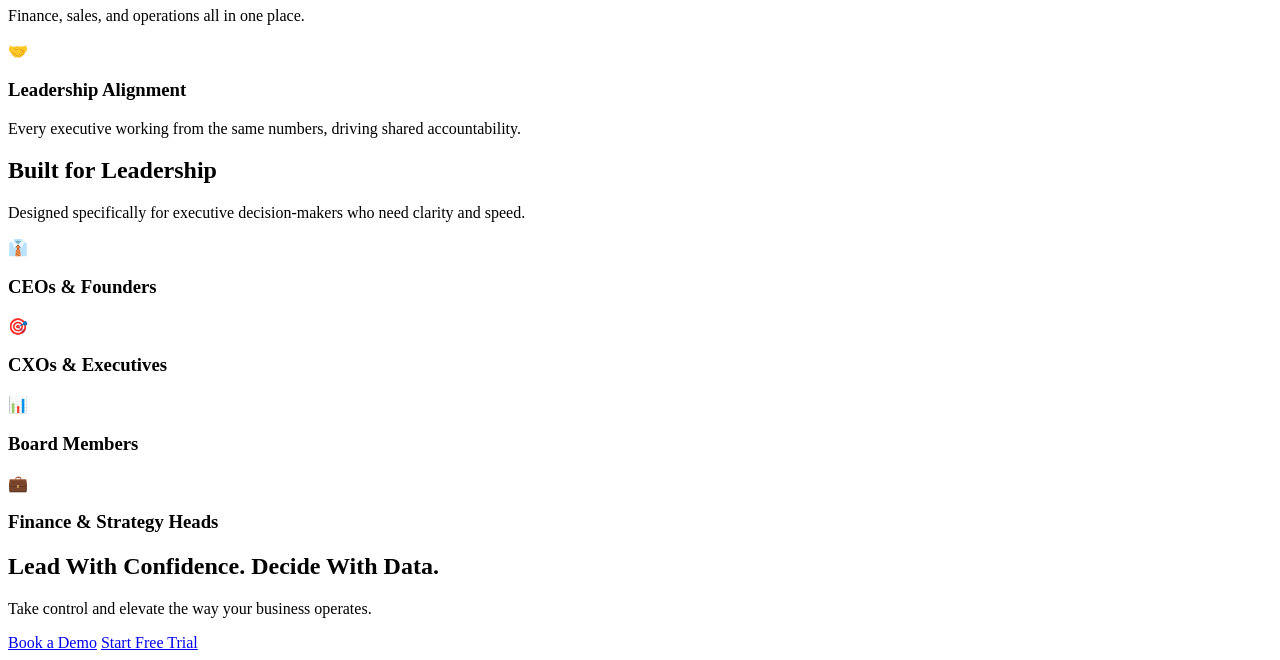
==== commit 66331be6: "Fix CSS and JS paths for GitHub Pages compatibility" ====
--- a/index.html
+++ b/index.html
@@ -15,7 +15,7 @@
         href="https://fonts.googleapis.com/css2?family=DM+Sans:wght@400;500;700&family=Outfit:wght@300;400;600;700&display=swap"
         rel="stylesheet">
 
-    <link rel="stylesheet" href="./styles.css">
+    <link rel="stylesheet" href="styles.css">
 </head>
 
 <body>
@@ -132,7 +132,7 @@
                                         <div class="metric-icon blue">💰</div>
                                     </div>
                                     <div class="metric-title">Total Revenue</div>
-                                    <div class="metric-value">$2.4M</div>
+                                    <div class="metric-value">$2.5M</div>
                                     <div class="metric-trend trend-positive">↑ 18.2% vs last month</div>
                                 </div>
                                 <div class="metric-card">
@@ -500,7 +500,7 @@
         </div>
     </section>
 
-    <script src="./script.js"></script>
+    <script src="script.js"></script>
 </body>
 
 </html>
